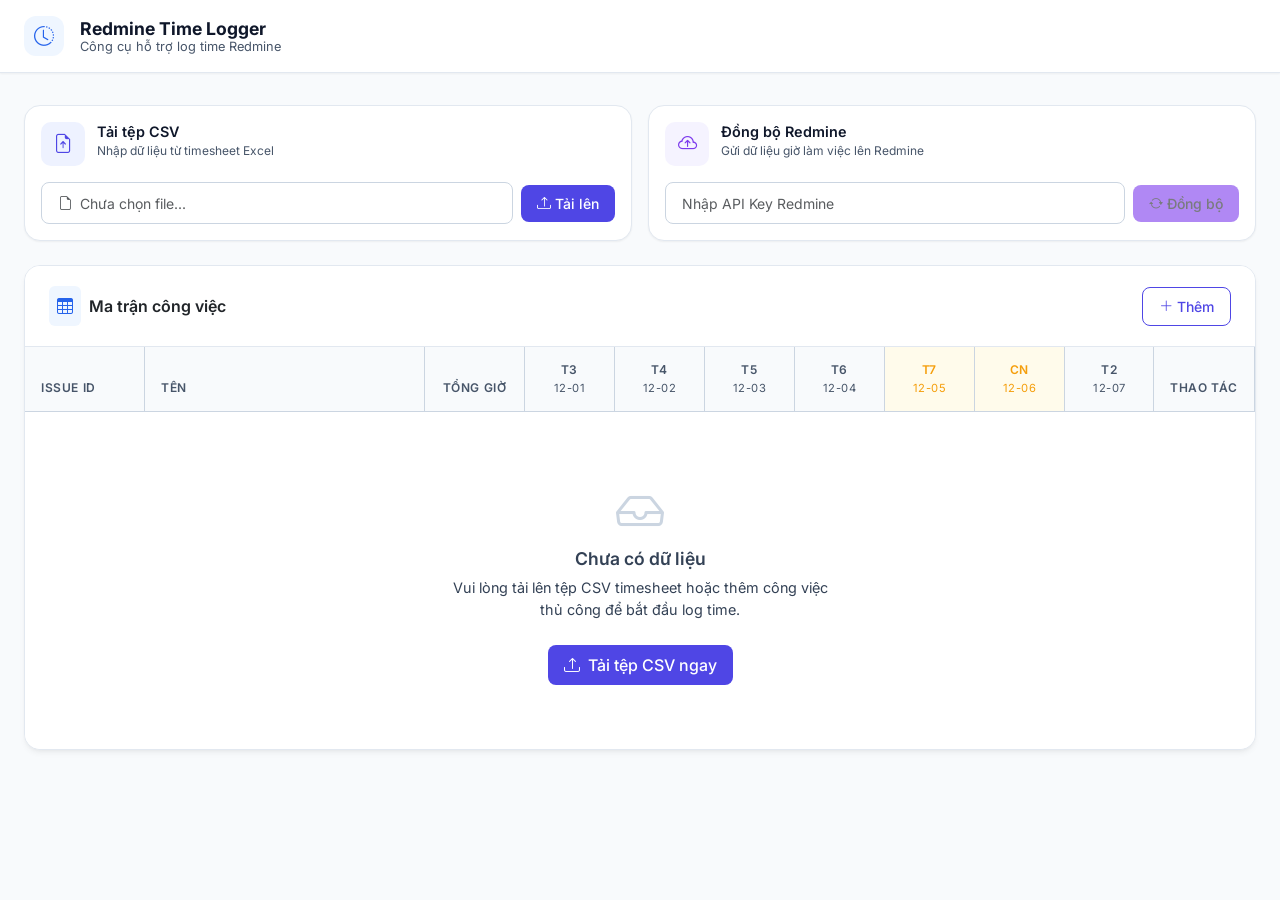
==== templates/index.html @ e130bf3d "chore(update-ui): enhance responsive layout and empty state styling - Bind Flask application to 0.0." ====
<!DOCTYPE html>
<html lang="vi">
<head>
    <meta charset="UTF-8">
    <meta name="viewport" content="width=device-width, initial-scale=1.0">
    <title>Redmine Time Logger</title>
    <!-- Google Fonts: Inter -->
    <link rel="preconnect" href="https://fonts.googleapis.com">
    <link rel="preconnect" href="https://fonts.gstatic.com" crossorigin>
    <link href="https://fonts.googleapis.com/css2?family=Inter:wght@400;500;600;700&display=swap" rel="stylesheet">
    <link href="https://cdn.jsdelivr.net/npm/bootstrap@5.3.0/dist/css/bootstrap.min.css" rel="stylesheet">
    <link href="https://cdn.jsdelivr.net/npm/bootstrap-icons@1.11.0/font/bootstrap-icons.css" rel="stylesheet">
    <link href="/static/css/style.css" rel="stylesheet">
</head>
<body>
    <!-- Navbar -->
    <nav class="app-navbar">
        <div class="container-fluid px-4">
            <div class="d-flex align-items-center justify-content-between">
                <div class="d-flex align-items-center gap-3">
                    <div class="navbar-logo">
                        <i class="bi bi-clock-history"></i>
                    </div>
                    <div>
                        <div class="navbar-title">Redmine Time Logger</div>
                        <div class="navbar-subtitle">Công cụ hỗ trợ log time Redmine</div>
                    </div>
                </div>
            </div>
        </div>
    </nav>

    <div class="main-content">

        <!-- Controls Row -->
        <div class="row g-3 mb-4">
            <div class="col-md-6">
                <div class="card control-card h-100">
                    <div class="card-body">
                        <div class="control-card-header mb-3">
                            <div class="control-card-icon bg-indigo-soft">
                                <i class="bi bi-file-earmark-arrow-up text-indigo"></i>
                            </div>
                            <div>
                                <h6 class="control-card-title">Tải tệp CSV</h6>
                                <p class="control-card-desc">Nhập dữ liệu từ timesheet Excel</p>
                            </div>
                        </div>
                        <div class="d-flex align-items-center gap-2">
                            <input type="file" id="csv-file" accept=".csv" class="d-none">
                            <div class="form-control form-control-sm flex-grow-1 text-truncate" id="csv-file-name" style="cursor:pointer; color: var(--bs-secondary-color);">
                                <i class="bi bi-file-earmark me-1"></i>
                                <span id="csv-file-name-text">Chưa chọn file...</span>
                            </div>
                            <button type="button" class="btn btn-indigo btn-sm text-nowrap" id="btn-upload">
                                <i class="bi bi-upload me-1"></i>Tải lên
                            </button>
                        </div>
                    </div>
                </div>
            </div>
            <div class="col-md-6">
                <div class="card control-card h-100">
                    <div class="card-body">
                        <div class="control-card-header mb-3">
                            <div class="control-card-icon bg-purple-soft">
                                <i class="bi bi-cloud-arrow-up text-purple"></i>
                            </div>
                            <div>
                                <h6 class="control-card-title">Đồng bộ Redmine</h6>
                                <p class="control-card-desc">Gửi dữ liệu giờ làm việc lên Redmine</p>
                            </div>
                        </div>
                        <form id="sync-form" class="d-flex align-items-center gap-2">
                            <input class="form-control form-control-sm flex-grow-1" type="password" id="api-key" placeholder="Nhập API Key Redmine" required>
                            <button type="submit" class="btn btn-purple btn-sm text-nowrap" id="btn-sync" disabled>
                                <i class="bi bi-arrow-repeat me-1"></i>Đồng bộ
                            </button>
                        </form>
                    </div>
                </div>
            </div>
        </div>

        <!-- Summary Stats -->
        <div id="summary-bar" class="row g-4 mb-4" style="display: none;">
            <div class="col-6 col-md-3">
                <div class="stat-card">
                    <div class="stat-icon bg-primary-soft text-primary">
                        <i class="bi bi-person-fill"></i>
                    </div>
                    <div class="stat-info">
                        <div class="stat-label">Tên nhân viên</div>
                        <div class="stat-value" id="summary-name">-</div>
                    </div>
                </div>
            </div>
            <div class="col-6 col-md-3">
                <div class="stat-card">
                    <div class="stat-icon bg-secondary-soft text-secondary">
                        <i class="bi bi-briefcase-fill"></i>
                    </div>
                    <div class="stat-info">
                        <div class="stat-label">Vai trò</div>
                        <div class="stat-value" id="summary-role">-</div>
                    </div>
                </div>
            </div>
            <div class="col-6 col-md-3">
                <div class="stat-card">
                    <div class="stat-icon bg-warning text-white" style="--bs-bg-opacity: .1; color: var(--warning) !important;">
                        <i class="bi bi-list-check"></i>
                    </div>
                    <div class="stat-info">
                        <div class="stat-label">Tổng số tasks</div>
                        <div class="stat-value" id="summary-tasks">0</div>
                    </div>
                </div>
            </div>
            <div class="col-6 col-md-3">
                <div class="stat-card">
                    <div class="stat-icon bg-success-soft text-success">
                        <i class="bi bi-clock-fill"></i>
                    </div>
                    <div class="stat-info">
                        <div class="stat-label">Tổng số giờ</div>
                        <div class="stat-value text-success" id="summary-hours">0.0</div>
                    </div>
                </div>
            </div>
        </div>

        <!-- Matrix Table -->
        <div class="row">
            <div class="col-12">
                <div class="card table-card">
                    <div class="card-header table-card-header d-flex justify-content-between align-items-center">
                        <div class="d-flex align-items-center gap-2">
                            <div class="bg-primary-soft text-primary p-2 rounded">
                                <i class="bi bi-table"></i>
                            </div>
                            <span class="fw-semibold text-gray-800">Ma trận công việc</span>
                        </div>
                        <button type="button" class="btn btn-outline-indigo btn-sm" id="btn-add-task">
                            <i class="bi bi-plus-lg me-1"></i>Thêm
                        </button>
                    </div>
                    <div class="card-body p-0">
                        <div id="table-container">
                            <table class="table mb-0" id="matrix-table">
                                <thead>
                                    <tr id="table-header">
                                        <th class="sticky-col first-col">Issue ID</th>
                                        <th class="sticky-col second-col">Tên</th>
                                        <th class="sticky-col third-col text-center">Tổng giờ</th>
                                        <th class="action-col text-center">Thao tác</th>
                                    </tr>
                                </thead>
                                <tbody id="table-body">
                                    <tr>
                                        <td colspan="4" class="empty-state-td">
                                            <div class="empty-state">
                                                <i class="bi bi-inbox empty-state-icon"></i>
                                                <h5 class="empty-state-title">Chưa có dữ liệu</h5>
                                                <p class="empty-state-desc">Vui lòng tải lên tệp CSV timesheet hoặc thêm công việc thủ công để bắt đầu log time.</p>
                                                <button class="btn btn-indigo" onclick="document.getElementById('csv-file').click()">
                                                    <i class="bi bi-upload me-2"></i>Tải tệp CSV ngay
                                                </button>
                                            </div>
                                        </td>
                                    </tr>
                                </tbody>
                            </table>
                        </div>
                    </div>
                </div>
            </div>
        </div>

    </div>

    <!-- Add Task Modal -->
    <div class="modal fade" id="addTaskModal" tabindex="-1" aria-labelledby="addTaskModalLabel" aria-hidden="true">
        <div class="modal-dialog modal-dialog-centered">
            <div class="modal-content">
                <div class="modal-header">
                    <h6 class="modal-title fw-semibold" id="addTaskModalLabel">
                        <i class="bi bi-plus-circle me-2 text-indigo"></i>Thêm công việc mới
                    </h6>
                    <button type="button" class="btn-close" data-bs-dismiss="modal" aria-label="Đóng"></button>
                </div>
                <div class="modal-body">
                    <div class="mb-3">
                        <label class="form-label fw-semibold" style="font-size:0.85rem;">Issue ID</label>
                        <input type="text" class="form-control form-control-sm" id="add-task-id" placeholder="Nhập Issue ID">
                    </div>
                    <div class="mb-1">
                        <label class="form-label fw-semibold" style="font-size:0.85rem;">Tên</label>
                        <input type="text" class="form-control form-control-sm" id="add-task-name" placeholder="Nhập tên">
                    </div>
                </div>
                <div class="modal-footer">
                    <button type="button" class="btn btn-sm btn-secondary" data-bs-dismiss="modal">Hủy</button>
                    <button type="button" class="btn btn-sm btn-indigo" id="btn-confirm-add-task">
                        <i class="bi bi-plus-lg me-1"></i>Thêm
                    </button>
                </div>
            </div>
        </div>
    </div>

    <!-- Edit Task Modal -->
    <div class="modal fade" id="editTaskModal" tabindex="-1" aria-labelledby="editTaskModalLabel" aria-hidden="true">
        <div class="modal-dialog modal-dialog-centered">
            <div class="modal-content">
                <div class="modal-header">
                    <h6 class="modal-title fw-semibold" id="editTaskModalLabel">
                        <i class="bi bi-pencil-square me-2 text-indigo"></i>Chỉnh sửa công việc
                    </h6>
                    <button type="button" class="btn-close" data-bs-dismiss="modal" aria-label="Đóng"></button>
                </div>
                <div class="modal-body">
                    <div class="mb-3">
                        <label class="form-label fw-semibold" style="font-size:0.85rem;">Issue ID</label>
                        <input type="text" class="form-control form-control-sm" id="edit-task-id" placeholder="Nhập Issue ID">
                    </div>
                    <div class="mb-1">
                        <label class="form-label fw-semibold" style="font-size:0.85rem;">Tên</label>
                        <input type="text" class="form-control form-control-sm" id="edit-task-name" placeholder="Nhập tên">
                    </div>
                </div>
                <div class="modal-footer">
                    <button type="button" class="btn btn-sm btn-secondary" data-bs-dismiss="modal">Hủy</button>
                    <button type="button" class="btn btn-sm btn-indigo" id="btn-save-edit">
                        <i class="bi bi-check-lg me-1"></i>Lưu
                    </button>
                </div>
            </div>
        </div>
    </div>

    <!-- Delete Confirm Modal -->
    <div class="modal fade" id="deleteConfirmModal" tabindex="-1" aria-labelledby="deleteConfirmModalLabel" aria-hidden="true">
        <div class="modal-dialog modal-dialog-centered modal-sm">
            <div class="modal-content">
                <div class="modal-header border-0 pb-0">
                    <h6 class="modal-title fw-semibold" id="deleteConfirmModalLabel">
                        <i class="bi bi-trash3 me-2 text-danger"></i>Xác nhận xóa
                    </h6>
                    <button type="button" class="btn-close" data-bs-dismiss="modal" aria-label="Đóng"></button>
                </div>
                <div class="modal-body pt-2">
                    <p class="mb-1" style="font-size:0.875rem;">Bạn có chắc muốn xóa công việc:</p>
                    <p class="fw-semibold mb-0" id="delete-task-label" style="font-size:0.875rem; color: var(--gray-800);"></p>
                </div>
                <div class="modal-footer border-0 pt-0">
                    <button type="button" class="btn btn-sm btn-secondary" data-bs-dismiss="modal">Hủy</button>
                    <button type="button" class="btn btn-sm btn-danger" id="btn-confirm-delete">
                        <i class="bi bi-trash3 me-1"></i>Xóa
                    </button>
                </div>
            </div>
        </div>
    </div>

    <!-- Toast -->
    <div class="toast-container position-fixed bottom-0 end-0 p-4">
        <div id="liveToast" class="toast" role="alert" aria-live="assertive" aria-atomic="true">
            <div class="toast-header border-0 pb-0">
                <i class="bi bi-bell-fill me-2 text-primary"></i>
                <strong class="me-auto" id="toast-title">Thông báo</strong>
                <button type="button" class="btn-close" data-bs-dismiss="toast" aria-label="Đóng"></button>
            </div>
            <div class="toast-body pt-2 pb-3 fw-medium" id="toast-message"></div>
        </div>
    </div>

    <script src="https://cdn.jsdelivr.net/npm/bootstrap@5.3.0/dist/js/bootstrap.bundle.min.js"></script>
    <script src="/static/js/app.js"></script>
</body>
</html>
---- static/css/style.css ----
/* ============================================================
   Color Variables & Theme
   ============================================================ */
:root {
    --primary: #2563eb;
    --primary-hover: #1d4ed8;
    --primary-soft: #eff6ff;
    --secondary: #475569;
    --secondary-soft: #f1f5f9;
    --accent: #0ea5e9;
    --success: #10b981;
    --success-soft: #ecfdf5;
    --warning: #f59e0b;
    --danger: #ef4444;
    --danger-soft: #fef2f2;
    --indigo: #4f46e5;
    --indigo-hover: #4338ca;
    --indigo-soft: #eef2ff;
    --purple: #7c3aed;
    --purple-hover: #6d28d9;
    --purple-soft: #f5f3ff;
    --gray-50: #f8fafc;
    --gray-100: #f1f5f9;
    --gray-200: #e2e8f0;
    --gray-300: #cbd5e1;
    --gray-600: #475569;
    --gray-700: #334155;
    --gray-800: #0f172a;
    --shadow-sm: 0 1px 2px 0 rgb(0 0 0 / 0.05);
    --shadow-md: 0 4px 6px -1px rgb(0 0 0 / 0.05), 0 2px 4px -2px rgb(0 0 0 / 0.05);
    --shadow-lg: 0 10px 15px -3px rgb(0 0 0 / 0.05), 0 4px 6px -4px rgb(0 0 0 / 0.05);
    --radius-md: 12px;
    --radius-lg: 16px;
}

/* ============================================================
   Global
   ============================================================ */
body {
    background-color: var(--gray-50);
    font-family: 'Inter', 'Segoe UI', system-ui, -apple-system, sans-serif;
    color: var(--gray-800);
    min-height: 100vh;
}

/* ============================================================
   Navbar
   ============================================================ */
.app-navbar {
    background: white;
    padding: 1rem 0;
    border-bottom: 1px solid var(--gray-200);
    box-shadow: var(--shadow-sm);
    position: sticky;
    top: 0;
    z-index: 1000;
}

.navbar-logo {
    width: 40px;
    height: 40px;
    background: var(--primary-soft);
    border-radius: var(--radius-md);
    display: flex;
    align-items: center;
    justify-content: center;
    font-size: 1.25rem;
    color: var(--primary);
    flex-shrink: 0;
}

.navbar-title {
    font-size: 1.1rem;
    font-weight: 700;
    color: var(--gray-800);
    line-height: 1.2;
}

.navbar-subtitle {
    font-size: 0.8rem;
    color: var(--gray-600);
    line-height: 1.2;
}

/* ============================================================
   Main Layout
   ============================================================ */
.main-content {
    padding: 2rem 1.5rem;
    max-width: 1600px;
    margin: 0 auto;
}

/* ============================================================
   Cards (base override)
   ============================================================ */
.card {
    border: 1px solid var(--gray-200);
    border-radius: var(--radius-lg);
    box-shadow: var(--shadow-sm);
    background: white;
    transition: box-shadow 0.2s ease, transform 0.2s ease;
}

/* ============================================================
   Control Cards (Upload & Sync)
   ============================================================ */
.control-card {
    transition: box-shadow 0.2s ease, transform 0.2s ease;
}

.control-card:hover {
    box-shadow: var(--shadow-md);
    transform: translateY(-2px);
}

.control-card-header {
    display: flex;
    align-items: flex-start;
    gap: 0.75rem;
}

.control-card-icon {
    width: 44px;
    height: 44px;
    border-radius: 10px;
    display: flex;
    align-items: center;
    justify-content: center;
    font-size: 1.2rem;
    flex-shrink: 0;
}

.control-card-title {
    font-size: 0.9rem;
    font-weight: 600;
    color: var(--gray-800);
    margin: 0;
    line-height: 1.4;
}

.control-card-desc {
    font-size: 0.75rem;
    color: var(--gray-600);
    margin: 0;
}

/* ============================================================
   Stat Cards (Summary Bar)
   ============================================================ */
.stat-card {
    background: white;
    border-radius: var(--radius-md);
    padding: 1.25rem;
    display: flex;
    align-items: center;
    gap: 1rem;
    box-shadow: var(--shadow-sm);
    border: 1px solid var(--gray-200);
    height: 100%;
    transition: box-shadow 0.2s ease, transform 0.2s ease;
}

.stat-card:hover {
    box-shadow: var(--shadow-md);
    transform: translateY(-2px);
}

.stat-icon {
    width: 46px;
    height: 46px;
    border-radius: var(--radius-md);
    display: flex;
    align-items: center;
    justify-content: center;
    font-size: 1.25rem;
    flex-shrink: 0;
}

.stat-label {
    font-size: 0.75rem;
    color: var(--gray-600);
    text-transform: uppercase;
    letter-spacing: 0.05em;
    font-weight: 600;
    margin-bottom: 0.25rem;
}

.stat-value {
    font-size: 1.1rem;
    font-weight: 700;
    color: var(--gray-800);
    white-space: nowrap;
    overflow: hidden;
    text-overflow: ellipsis;
}

/* ============================================================
   Color Utilities
   ============================================================ */
.bg-primary-soft { background-color: var(--primary-soft) !important; }
.bg-secondary-soft { background-color: var(--secondary-soft) !important; }
.bg-success-soft  { background-color: var(--success-soft) !important; }
.bg-danger-soft  { background-color: var(--danger-soft) !important; }
.bg-indigo-soft { background-color: var(--indigo-soft) !important; }
.bg-purple-soft { background-color: var(--purple-soft) !important; }

.text-primary { color: var(--primary) !important; }
.text-secondary { color: var(--secondary) !important; }
.text-success  { color: var(--success) !important; }
.text-danger  { color: var(--danger) !important; }
.text-indigo { color: var(--indigo) !important; }
.text-purple { color: var(--purple) !important; }

/* ============================================================
   Buttons
   ============================================================ */
.btn {
    font-weight: 500;
    border-radius: 8px;
    padding: 0.5rem 1rem;
    transition: all 0.2s ease;
}

.btn-indigo {
    background-color: var(--indigo);
    color: white;
    border: none;
}

.btn-indigo:hover:not(:disabled) {
    background-color: var(--indigo-hover);
    color: white;
    box-shadow: 0 4px 12px rgba(79, 70, 229, 0.2);
    transform: translateY(-1px);
}

.btn-indigo:disabled {
    background-color: var(--indigo);
    opacity: 0.6;
}

.btn-purple {
    background-color: var(--purple);
    color: white;
    border: none;
}

.btn-purple:hover:not(:disabled) {
    background-color: var(--purple-hover);
    color: white;
    box-shadow: 0 4px 12px rgba(124, 58, 237, 0.2);
    transform: translateY(-1px);
}

.btn-purple:disabled {
    background-color: var(--purple);
    opacity: 0.6;
}

.btn-outline-indigo {
    color: var(--indigo);
    border: 1.5px solid var(--indigo);
    background: transparent;
}

.btn-outline-indigo:hover {
    background-color: var(--indigo-soft);
    color: var(--indigo);
}

.btn-primary {
    background-color: var(--primary);
    color: white;
    border: none;
}

.btn-primary:hover:not(:disabled) {
    background-color: var(--primary-hover);
    color: white;
    box-shadow: 0 4px 12px rgba(37, 99, 235, 0.2);
    transform: translateY(-1px);
}

.btn-primary:disabled {
    background-color: var(--primary);
    opacity: 0.6;
}

.btn-outline-primary {
    color: var(--primary);
    border: 1px solid var(--primary);
    background: transparent;
}

.btn-outline-primary:hover {
    background-color: var(--primary-soft);
    color: var(--primary);
}

/* ============================================================
   Table Card
   ============================================================ */
.table-card {
    box-shadow: var(--shadow-md);
    overflow: hidden;
    border: 1px solid var(--gray-200);
}

.table-card-header {
    background: white;
    border-bottom: 1px solid var(--gray-200);
    padding: 1.25rem 1.5rem;
    border-radius: var(--radius-lg) var(--radius-lg) 0 0;
}

/* ============================================================
   Matrix Table
   ============================================================ */
#table-container {
    overflow-x: auto;
    overflow-y: auto;
    max-height: 65vh;
    position: relative;
}

#matrix-table {
    border-collapse: separate;
    border-spacing: 0;
    min-width: max-content;
    width: 100%;
}

#matrix-table thead th {
    position: sticky;
    top: 0;
    background-color: var(--gray-50);
    z-index: 2;
    border-bottom: 1px solid var(--gray-300) !important;
    border-right: 1px solid var(--gray-300) !important;
    border-top: none !important;
    white-space: nowrap;
    font-size: 0.75rem;
    font-weight: 600;
    text-transform: uppercase;
    letter-spacing: 0.05em;
    color: var(--gray-600);
    padding: 0.875rem 1rem;
}

#matrix-table tbody td {
    font-size: 0.875rem;
    vertical-align: middle;
    padding: 0.75rem 1rem;
    border-bottom: 1px solid var(--gray-300) !important;
    border-right: 1px solid var(--gray-300) !important;
    border-top: none !important;
    color: var(--gray-700);
}

#matrix-table tbody tr:last-child td {
    border-bottom: none !important;
}

#matrix-table tbody tr:hover td {
    background-color: var(--primary-soft);
}

/* Sticky columns */
.sticky-col {
    position: sticky;
    background-color: white;
    z-index: 1;
}

#matrix-table thead th.sticky-col {
    background-color: var(--gray-50);
    z-index: 3;
}

#matrix-table tbody tr:hover td.sticky-col {
    background-color: var(--primary-soft);
}

/* Column hover effect */
#matrix-table tbody td.col-hover,
#matrix-table thead th.col-hover {
    background-color: var(--primary-soft) !important;
}

#matrix-table tbody tr:hover td.col-hover {
    background-color: #dbeafe !important; /* Slightly darker primary-soft for intersection */
}

#matrix-table tbody td.weekend-col.col-hover,
#matrix-table thead th.weekend-col.col-hover {
    background-color: #fef3c7 !important;
}

#matrix-table tbody tr:hover td.weekend-col.col-hover {
    background-color: #fde68a !important; /* Slightly darker warning-soft for intersection */
}

.first-col {
    left: 0;
    min-width: 120px;
    max-width: 120px;
    border-right: 1px solid var(--gray-300) !important;
}

.second-col {
    left: 120px;
    min-width: 280px;
    max-width: 350px;
    white-space: normal;
    word-break: break-word;
    border-right: 1px solid var(--gray-300) !important;
}

.third-col {
    left: 400px;
    min-width: 100px;
    max-width: 100px;
    border-right: 1px solid var(--gray-300) !important;
    color: var(--primary);
    font-weight: 600;
    box-shadow: inset -4px 0 6px -4px rgba(0,0,0,0.05); /* Inner shadow for depth */
}

.min-w-100 {
    min-width: 90px;
}

/* Weekend column highlight */
.weekend-col {
    background-color: #fffbeb;
}

#matrix-table thead th.weekend-col {
    color: var(--warning);
    background-color: #fffbeb;
}

#matrix-table tbody tr:hover td.weekend-col {
    background-color: #fef3c7;
}

/* ============================================================
   Table Inputs
   ============================================================ */
#matrix-table input[type="number"] {
    width: 60px;
    margin: 0 auto;
    appearance: textfield;
    -moz-appearance: textfield;
    text-align: center;
    border-radius: 6px;
    font-size: 0.85rem;
    border: 1px solid transparent;
    background: transparent;
    transition: all 0.2s;
    padding: 0.25rem;
}

#matrix-table input[type="number"]:hover {
    border-color: var(--gray-300);
    background: white;
}

#matrix-table input[type="number"]:focus {
    border-color: var(--primary);
    background: white;
    box-shadow: 0 0 0 3px rgba(37, 99, 235, 0.1);
    outline: none;
}

/* Show border if has value */
#matrix-table input[type="number"]:not(:placeholder-shown) {
    font-weight: 600;
    color: var(--primary);
}

#matrix-table input[type="number"]::-webkit-outer-spin-button,
#matrix-table input[type="number"]::-webkit-inner-spin-button {
    -webkit-appearance: none;
    margin: 0;
}

/* ============================================================
   Table Links & Actions
   ============================================================ */
#matrix-table a {
    color: var(--primary);
    font-weight: 500;
    text-decoration: none;
    transition: color 0.2s;
}

#matrix-table a:hover {
    color: var(--primary-hover);
    text-decoration: underline;
}

.action-col {
    position: sticky;
    right: 0;
    background-color: white;
    z-index: 1;
    border-left: 1px solid var(--gray-300) !important;
    min-width: 100px;
    text-align: center;
    white-space: nowrap;
    box-shadow: inset 4px 0 6px -4px rgba(0,0,0,0.05);
}

#matrix-table thead th.action-col {
    background-color: var(--gray-50);
    z-index: 3;
}

#matrix-table tbody tr:hover td.action-col {
    background-color: var(--primary-soft);
}

.btn-icon {
    background: transparent;
    border: none;
    border-radius: 6px;
    width: 32px;
    height: 32px;
    display: inline-flex;
    align-items: center;
    justify-content: center;
    cursor: pointer;
    transition: all 0.2s;
    color: var(--gray-500);
}

.btn-edit:hover {
    background-color: var(--primary-soft);
    color: var(--primary);
}

.btn-delete:hover {
    background-color: var(--danger-soft);
    color: var(--danger);
}

/* ============================================================
   Empty State
   ============================================================ */
.empty-state-td {
    padding: 0 !important;
    text-align: left !important;
    border-bottom: none !important;
}

.empty-state {
    position: sticky;
    left: 50%;
    transform: translateX(-50%);
    width: max-content;
    max-width: 90vw;
    text-align: center;
    padding: 4rem 1rem;
    color: var(--gray-500);
    display: inline-block;
}

.empty-state-icon {
    font-size: 3rem;
    color: var(--gray-300);
    margin-bottom: 1rem;
}

.empty-state-title {
    font-size: 1.1rem;
    font-weight: 600;
    color: var(--gray-700);
    margin-bottom: 0.5rem;
}

.empty-state-desc {
    font-size: 0.9rem;
    max-width: 400px;
    margin: 0 auto 1.5rem auto;
}

/* ============================================================
   Form Inputs (global focus)
   ============================================================ */
.form-control {
    border-radius: 8px;
    border-color: var(--gray-300);
    padding: 0.6rem 1rem;
}

.form-control:focus {
    border-color: var(--primary);
    box-shadow: 0 0 0 3px rgba(37, 99, 235, 0.1);
}

/* ============================================================
   Modals
   ============================================================ */
.modal-content {
    border: none;
    border-radius: var(--radius-lg);
    box-shadow: var(--shadow-lg);
}

.modal-header {
    border-bottom: 1px solid var(--gray-100);
    padding: 1.25rem 1.5rem;
}

.modal-footer {
    border-top: 1px solid var(--gray-100);
    padding: 1rem 1.5rem;
}

/* ============================================================
   Toast
   ============================================================ */
#liveToast {
    border-radius: var(--radius-md);
    border: none;
    box-shadow: var(--shadow-lg);
}

/* ============================================================
   Scrollbar (Webkit)
   ============================================================ */
::-webkit-scrollbar {
    width: 8px;
    height: 8px;
}

::-webkit-scrollbar-track {
    background: transparent;
}

::-webkit-scrollbar-thumb {
    background: var(--gray-300);
    border-radius: 4px;
}

::-webkit-scrollbar-thumb:hover {
    background: var(--gray-400);
}

/* ============================================================
   Responsive (Mobile)
   ============================================================ */
@media (max-width: 992px) {
    .main-content {
        padding: 1rem 0.5rem;
    }

    /* Disable horizontal sticky columns on smaller screens */
    .first-col, .second-col, .third-col {
        left: auto !important;
    }
    .action-col {
        right: auto !important;
    }
    
    #matrix-table tbody td.sticky-col,
    #matrix-table tbody td.action-col {
        position: static !important;
        box-shadow: none !important;
    }
    
    #matrix-table thead th.sticky-col,
    #matrix-table thead th.action-col {
        z-index: 2 !important;
        box-shadow: none !important;
    }

    .second-col {
        min-width: 200px;
    }
}
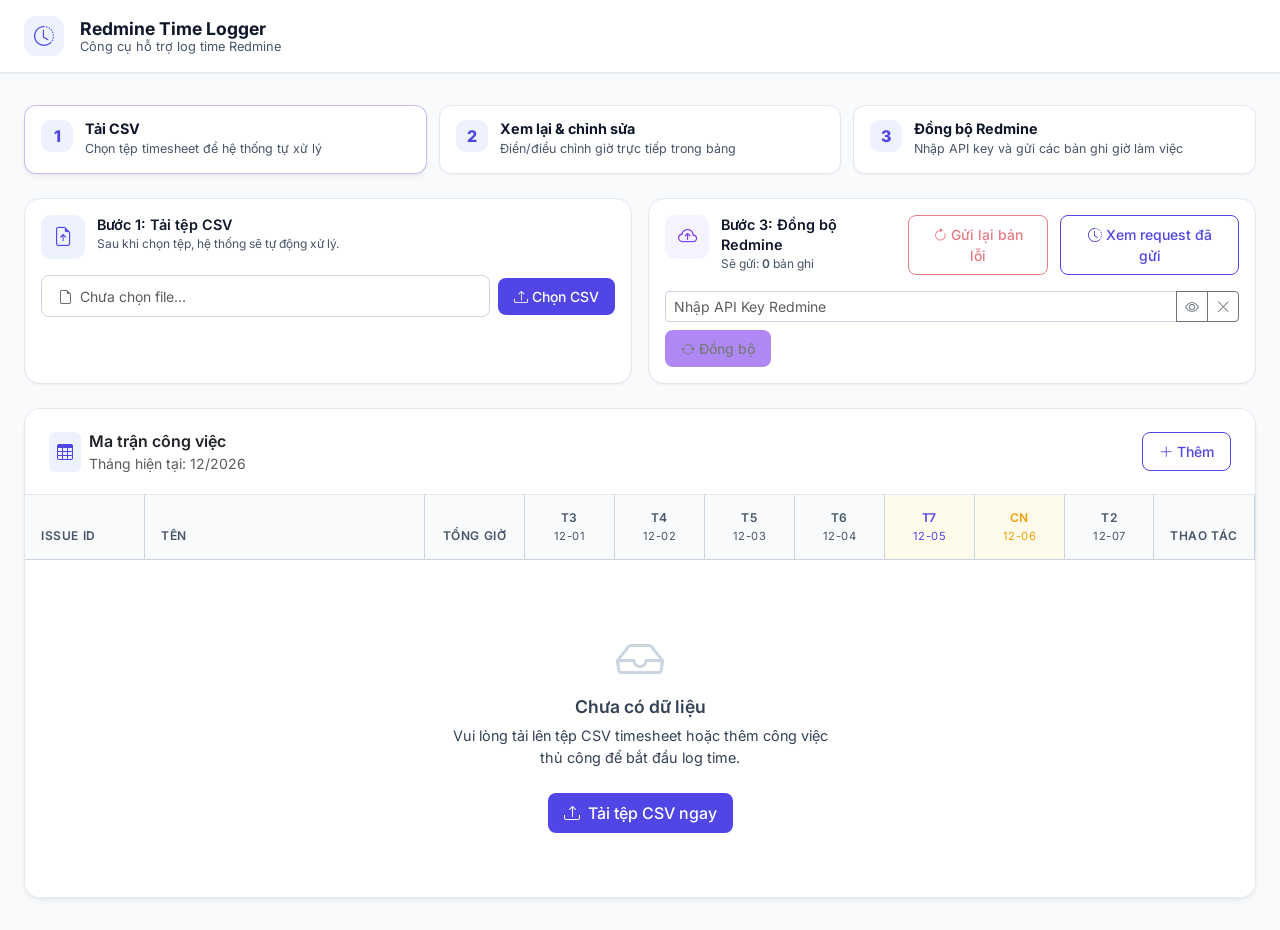
==== commit e32ad0d9: "feat(sync): stream Redmine sync with live per-entry progress - Replace /api/sync with /api/sync/stre" ====
--- a/templates/index.html
+++ b/templates/index.html
@@ -32,9 +32,34 @@
 
     <div class="main-content">
 
-        <!-- Controls Row -->
+        <!-- Workflow Steps -->
+        <div class="workflow-steps mb-4">
+            <div class="workflow-step" id="step-1">
+                <div class="workflow-step-badge">1</div>
+                <div class="workflow-step-body">
+                    <div class="workflow-step-title">Tải CSV</div>
+                    <div class="workflow-step-desc">Chọn tệp timesheet để hệ thống tự xử lý</div>
+                </div>
+            </div>
+            <div class="workflow-step" id="step-2">
+                <div class="workflow-step-badge">2</div>
+                <div class="workflow-step-body">
+                    <div class="workflow-step-title">Xem lại & chỉnh sửa</div>
+                    <div class="workflow-step-desc">Điền/điều chỉnh giờ trực tiếp trong bảng</div>
+                </div>
+            </div>
+            <div class="workflow-step" id="step-3">
+                <div class="workflow-step-badge">3</div>
+                <div class="workflow-step-body">
+                    <div class="workflow-step-title">Đồng bộ Redmine</div>
+                    <div class="workflow-step-desc">Nhập API key và gửi các bản ghi giờ làm việc</div>
+                </div>
+            </div>
+        </div>
+
+        <!-- Step Actions -->
         <div class="row g-3 mb-4">
-            <div class="col-md-6">
+            <div class="col-lg-6">
                 <div class="card control-card h-100">
                     <div class="card-body">
                         <div class="control-card-header mb-3">
@@ -42,37 +67,57 @@
                                 <i class="bi bi-file-earmark-arrow-up text-indigo"></i>
                             </div>
                             <div>
-                                <h6 class="control-card-title">Tải tệp CSV</h6>
-                                <p class="control-card-desc">Nhập dữ liệu từ timesheet Excel</p>
+                                <h6 class="control-card-title mb-0">Bước 1: Tải tệp CSV</h6>
+                                <p class="control-card-desc">Sau khi chọn tệp, hệ thống sẽ tự động xử lý.</p>
                             </div>
                         </div>
                         <div class="d-flex align-items-center gap-2">
+                            <label for="csv-file" class="visually-hidden">Chọn tệp CSV</label>
                             <input type="file" id="csv-file" accept=".csv" class="d-none">
                             <div class="form-control form-control-sm flex-grow-1 text-truncate" id="csv-file-name" style="cursor:pointer; color: var(--bs-secondary-color);">
                                 <i class="bi bi-file-earmark me-1"></i>
                                 <span id="csv-file-name-text">Chưa chọn file...</span>
                             </div>
                             <button type="button" class="btn btn-indigo btn-sm text-nowrap" id="btn-upload">
-                                <i class="bi bi-upload me-1"></i>Tải lên
+                                <i class="bi bi-upload me-1"></i>Chọn CSV
                             </button>
                         </div>
                     </div>
                 </div>
             </div>
-            <div class="col-md-6">
+            <div class="col-lg-6">
                 <div class="card control-card h-100">
                     <div class="card-body">
                         <div class="control-card-header mb-3">
                             <div class="control-card-icon bg-purple-soft">
                                 <i class="bi bi-cloud-arrow-up text-purple"></i>
                             </div>
-                            <div>
-                                <h6 class="control-card-title">Đồng bộ Redmine</h6>
-                                <p class="control-card-desc">Gửi dữ liệu giờ làm việc lên Redmine</p>
-                            </div>
-                        </div>
-                        <form id="sync-form" class="d-flex align-items-center gap-2">
-                            <input class="form-control form-control-sm flex-grow-1" type="password" id="api-key" placeholder="Nhập API Key Redmine" required>
+                            <div class="flex-grow-1">
+                                <h6 class="control-card-title mb-0">Bước 3: Đồng bộ Redmine</h6>
+                                <p class="control-card-desc mb-0">
+                                    Sẽ gửi: <span id="sync-entries-count" class="fw-semibold">0</span> bản ghi
+                                    <span id="sync-compact-badge" class="ms-2" hidden></span>
+                                </p>
+                            </div>
+                            <button type="button" class="btn btn-outline-danger btn-sm" id="btn-retry-failed" disabled>
+                                <i class="bi bi-arrow-clockwise me-1"></i>Gửi lại bản lỗi
+                            </button>
+                            <button type="button" class="btn btn-outline-primary btn-sm" id="btn-open-request-history">
+                                <i class="bi bi-clock-history me-1"></i>Xem request đã gửi
+                            </button>
+                        </div>
+
+                        <form id="sync-form" class="d-flex flex-wrap align-items-center gap-2">
+                            <label for="api-key" class="visually-hidden">API Key Redmine</label>
+                            <div class="input-group input-group-sm flex-grow-1" style="min-width: 260px;">
+                                <input class="form-control" type="password" id="api-key" placeholder="Nhập API Key Redmine" autocomplete="off" autocapitalize="off" spellcheck="false" required>
+                                <button class="btn btn-outline-secondary" type="button" id="btn-toggle-api-key" aria-label="Hiện hoặc ẩn API key">
+                                    <i class="bi bi-eye"></i>
+                                </button>
+                                <button class="btn btn-outline-secondary" type="button" id="btn-clear-api-key" aria-label="Xóa API key">
+                                    <i class="bi bi-x-lg"></i>
+                                </button>
+                            </div>
                             <button type="submit" class="btn btn-purple btn-sm text-nowrap" id="btn-sync" disabled>
                                 <i class="bi bi-arrow-repeat me-1"></i>Đồng bộ
                             </button>
@@ -83,7 +128,7 @@
         </div>
 
         <!-- Summary Stats -->
-        <div id="summary-bar" class="row g-4 mb-4" style="display: none;">
+        <div id="summary-bar" class="row g-4 mb-4 summary-bar" style="display: none;">
             <div class="col-6 col-md-3">
                 <div class="stat-card">
                     <div class="stat-icon bg-primary-soft text-primary">
@@ -108,23 +153,23 @@
             </div>
             <div class="col-6 col-md-3">
                 <div class="stat-card">
-                    <div class="stat-icon bg-warning text-white" style="--bs-bg-opacity: .1; color: var(--warning) !important;">
-                        <i class="bi bi-list-check"></i>
-                    </div>
-                    <div class="stat-info">
-                        <div class="stat-label">Tổng số tasks</div>
-                        <div class="stat-value" id="summary-tasks">0</div>
-                    </div>
-                </div>
-            </div>
-            <div class="col-6 col-md-3">
-                <div class="stat-card">
                     <div class="stat-icon bg-success-soft text-success">
                         <i class="bi bi-clock-fill"></i>
                     </div>
                     <div class="stat-info">
                         <div class="stat-label">Tổng số giờ</div>
                         <div class="stat-value text-success" id="summary-hours">0.0</div>
+                    </div>
+                </div>
+            </div>
+            <div class="col-6 col-md-3">
+                <div class="stat-card">
+                    <div class="stat-icon bg-danger-soft text-danger">
+                        <i class="bi bi-exclamation-circle"></i>
+                    </div>
+                    <div class="stat-info">
+                        <div class="stat-label">Task thiếu issue id</div>
+                        <div class="stat-value text-danger" id="summary-missing-issue">0</div>
                     </div>
                 </div>
             </div>
@@ -139,7 +184,10 @@
                             <div class="bg-primary-soft text-primary p-2 rounded">
                                 <i class="bi bi-table"></i>
                             </div>
-                            <span class="fw-semibold text-gray-800">Ma trận công việc</span>
+                            <div class="d-flex flex-column">
+                                <span class="fw-semibold text-gray-800">Ma trận công việc</span>
+                                <small class="text-muted">Tháng hiện tại: <span id="current-month-label">--/----</span></small>
+                            </div>
                         </div>
                         <button type="button" class="btn btn-outline-indigo btn-sm" id="btn-add-task">
                             <i class="bi bi-plus-lg me-1"></i>Thêm
@@ -191,11 +239,11 @@
                 </div>
                 <div class="modal-body">
                     <div class="mb-3">
-                        <label class="form-label fw-semibold" style="font-size:0.85rem;">Issue ID</label>
+                        <label class="form-label fw-semibold" for="add-task-id" style="font-size:0.85rem;">Issue ID</label>
                         <input type="text" class="form-control form-control-sm" id="add-task-id" placeholder="Nhập Issue ID">
                     </div>
                     <div class="mb-1">
-                        <label class="form-label fw-semibold" style="font-size:0.85rem;">Tên</label>
+                        <label class="form-label fw-semibold" for="add-task-name" style="font-size:0.85rem;">Tên</label>
                         <input type="text" class="form-control form-control-sm" id="add-task-name" placeholder="Nhập tên">
                     </div>
                 </div>
@@ -221,11 +269,11 @@
                 </div>
                 <div class="modal-body">
                     <div class="mb-3">
-                        <label class="form-label fw-semibold" style="font-size:0.85rem;">Issue ID</label>
+                        <label class="form-label fw-semibold" for="edit-task-id" style="font-size:0.85rem;">Issue ID</label>
                         <input type="text" class="form-control form-control-sm" id="edit-task-id" placeholder="Nhập Issue ID">
                     </div>
                     <div class="mb-1">
-                        <label class="form-label fw-semibold" style="font-size:0.85rem;">Tên</label>
+                        <label class="form-label fw-semibold" for="edit-task-name" style="font-size:0.85rem;">Tên</label>
                         <input type="text" class="form-control form-control-sm" id="edit-task-name" placeholder="Nhập tên">
                     </div>
                 </div>
@@ -239,28 +287,9 @@
         </div>
     </div>
 
-    <!-- Delete Confirm Modal -->
-    <div class="modal fade" id="deleteConfirmModal" tabindex="-1" aria-labelledby="deleteConfirmModalLabel" aria-hidden="true">
-        <div class="modal-dialog modal-dialog-centered modal-sm">
-            <div class="modal-content">
-                <div class="modal-header border-0 pb-0">
-                    <h6 class="modal-title fw-semibold" id="deleteConfirmModalLabel">
-                        <i class="bi bi-trash3 me-2 text-danger"></i>Xác nhận xóa
-                    </h6>
-                    <button type="button" class="btn-close" data-bs-dismiss="modal" aria-label="Đóng"></button>
-                </div>
-                <div class="modal-body pt-2">
-                    <p class="mb-1" style="font-size:0.875rem;">Bạn có chắc muốn xóa công việc:</p>
-                    <p class="fw-semibold mb-0" id="delete-task-label" style="font-size:0.875rem; color: var(--gray-800);"></p>
-                </div>
-                <div class="modal-footer border-0 pt-0">
-                    <button type="button" class="btn btn-sm btn-secondary" data-bs-dismiss="modal">Hủy</button>
-                    <button type="button" class="btn btn-sm btn-danger" id="btn-confirm-delete">
-                        <i class="bi bi-trash3 me-1"></i>Xóa
-                    </button>
-                </div>
-            </div>
-        </div>
+    <div id="undo-delete-banner" class="undo-delete-banner" role="status" aria-live="polite" hidden>
+        <span id="undo-delete-text">Đã xóa công việc.</span>
+        <button type="button" class="btn btn-sm btn-light" id="btn-undo-delete">Hoàn tác</button>
     </div>
 
     <!-- Toast -->
@@ -275,6 +304,82 @@
         </div>
     </div>
 
+    <div id="sync-overlay" class="sync-overlay" aria-hidden="true">
+        <div class="sync-overlay-content" role="dialog" aria-modal="true" aria-labelledby="sync-overlay-text">
+            <div class="sync-overlay-main">
+                <div id="sync-overlay-spinner" class="spinner-border text-primary" role="status" aria-hidden="true"></div>
+                <div id="sync-overlay-text" class="sync-overlay-text">Đang đồng bộ dữ liệu...</div>
+            </div>
+            <div id="sync-overlay-results" class="sync-overlay-results" hidden>
+                <div class="sync-overlay-results-title">Kết quả đồng bộ Redmine</div>
+                <div class="sync-overlay-results-table-wrap">
+                    <table class="table table-sm mb-0 align-middle sync-overlay-results-table">
+                        <thead>
+                            <tr>
+                                <th>Issue</th>
+                                <th>Ngày</th>
+                                <th class="text-end">Giờ</th>
+                                <th>Trạng thái</th>
+                                <th>Chi tiết</th>
+                            </tr>
+                        </thead>
+                        <tbody id="sync-overlay-results-tbody"></tbody>
+                    </table>
+                </div>
+            </div>
+            <div class="sync-overlay-actions" id="sync-overlay-actions" hidden>
+                <button type="button" class="btn btn-sm btn-outline-danger" id="btn-sync-overlay-retry-failed" disabled>
+                    <i class="bi bi-arrow-clockwise me-1"></i>Đồng bộ lại bản lỗi
+                </button>
+                <button type="button" class="btn btn-sm btn-primary sync-overlay-close-btn" id="btn-sync-overlay-close">
+                    Đóng
+                </button>
+            </div>
+        </div>
+    </div>
+
+    <div id="request-history-overlay" class="sync-overlay" aria-hidden="true">
+        <div class="sync-overlay-content request-history-overlay-content" role="dialog" aria-modal="true" aria-labelledby="request-history-overlay-title">
+            <div class="d-flex justify-content-between align-items-center">
+                <div>
+                    <div id="request-history-overlay-title" class="sync-overlay-text">Lịch sử request đã gửi</div>
+                    <div class="small text-muted">Chỉ hiển thị trong session hiện tại</div>
+                </div>
+                <span class="badge text-bg-light" id="request-history-count">0</span>
+            </div>
+            <div class="sync-overlay-results">
+                <div class="sync-overlay-results-title">Danh sách request</div>
+                <div class="sync-overlay-results-table-wrap">
+                    <table class="table table-sm mb-0 align-middle request-history-table">
+                        <thead>
+                            <tr>
+                                <th>Thời gian</th>
+                                <th>Issue</th>
+                                <th>Ngày</th>
+                                <th class="text-end">Giờ</th>
+                                <th>Trạng thái</th>
+                                <th>Chi tiết</th>
+                            </tr>
+                        </thead>
+                        <tbody id="request-history-body">
+                            <tr id="request-history-empty-row">
+                                <td colspan="6" class="text-center text-muted py-4">Chưa có request nào được gửi.</td>
+                            </tr>
+                        </tbody>
+                    </table>
+                </div>
+            </div>
+            <div class="sync-overlay-actions">
+                <button type="button" class="btn btn-sm btn-outline-danger" id="btn-request-history-retry-failed" disabled>
+                    <i class="bi bi-arrow-clockwise me-1"></i>Đồng bộ lại bản lỗi
+                </button>
+                <button type="button" class="btn btn-sm btn-primary sync-overlay-close-btn" id="btn-request-history-close">
+                    Đóng
+                </button>
+            </div>
+        </div>
+    </div>
+
     <script src="https://cdn.jsdelivr.net/npm/bootstrap@5.3.0/dist/js/bootstrap.bundle.min.js"></script>
     <script src="/static/js/app.js"></script>
 </body>
--- a/static/css/style.css
+++ b/static/css/style.css
@@ -2,9 +2,9 @@
    Color Variables & Theme
    ============================================================ */
 :root {
-    --primary: #2563eb;
-    --primary-hover: #1d4ed8;
-    --primary-soft: #eff6ff;
+    --primary: #4f46e5;
+    --primary-hover: #4338ca;
+    --primary-soft: #eef2ff;
     --secondary: #475569;
     --secondary-soft: #f1f5f9;
     --accent: #0ea5e9;
@@ -92,6 +92,68 @@
 }
 
 /* ============================================================
+   Workflow Steps
+   ============================================================ */
+.workflow-steps {
+    display: grid;
+    grid-template-columns: repeat(3, minmax(0, 1fr));
+    gap: 0.75rem;
+}
+
+.workflow-step {
+    display: flex;
+    align-items: flex-start;
+    gap: 0.75rem;
+    padding: 0.9rem 1rem;
+    border: 1px solid var(--gray-200);
+    border-radius: var(--radius-md);
+    background: white;
+    box-shadow: var(--shadow-sm);
+}
+
+.workflow-step-badge {
+    width: 32px;
+    height: 32px;
+    border-radius: 10px;
+    display: inline-flex;
+    align-items: center;
+    justify-content: center;
+    font-weight: 800;
+    color: var(--primary);
+    background: var(--primary-soft);
+    flex-shrink: 0;
+}
+
+.workflow-step-title {
+    font-weight: 700;
+    color: var(--gray-800);
+    font-size: 0.9rem;
+    line-height: 1.2;
+}
+
+.workflow-step-desc {
+    font-size: 0.78rem;
+    color: var(--gray-600);
+    margin-top: 0.15rem;
+}
+
+.workflow-step.is-active {
+    border-color: rgba(79, 70, 229, 0.35);
+    box-shadow: var(--shadow-md);
+}
+
+.workflow-step.is-done .workflow-step-badge {
+    color: white;
+    background: var(--success);
+}
+
+@media (max-width: 992px) {
+    .workflow-steps {
+        grid-template-columns: 1fr;
+    }
+}
+
+/* ============================================================
    Cards (base override)
    ============================================================ */
 .card {
@@ -148,6 +210,17 @@
 /* ============================================================
    Stat Cards (Summary Bar)
    ============================================================ */
+.summary-bar {
+    opacity: 0;
+    transform: translateY(6px);
+    transition: opacity 0.2s ease, transform 0.2s ease;
+}
+
+.summary-bar.is-visible {
+    opacity: 1;
+    transform: translateY(0);
+}
+
 .stat-card {
     background: white;
     border-radius: var(--radius-md);
@@ -322,6 +395,18 @@
     overflow-y: auto;
     max-height: 65vh;
     position: relative;
+}
+
+#table-container::after {
+    content: "";
+    position: sticky;
+    right: 0;
+    top: 0;
+    float: right;
+    width: 14px;
+    height: 100%;
+    background: linear-gradient(to left, rgba(148, 163, 184, 0.22), rgba(148, 163, 184, 0));
+    pointer-events: none;
 }
 
 #matrix-table {
@@ -366,6 +451,10 @@
     background-color: var(--primary-soft);
 }
 
+#matrix-table tbody tr.row-focus td {
+    background-color: #e0edff;
+}
+
 /* Sticky columns */
 .sticky-col {
     position: sticky;
@@ -386,6 +475,11 @@
 #matrix-table tbody td.col-hover,
 #matrix-table thead th.col-hover {
     background-color: var(--primary-soft) !important;
+}
+
+#matrix-table tbody td.col-focus,
+#matrix-table thead th.col-focus {
+    background-color: #dbeafe !important;
 }
 
 #matrix-table tbody tr:hover td.col-hover {
@@ -436,6 +530,11 @@
     background-color: #fffbeb;
 }
 
+.today-col {
+    border-bottom: 2px solid var(--primary) !important;
+    color: var(--primary) !important;
+}
+
 #matrix-table thead th.weekend-col {
     color: var(--warning);
     background-color: #fffbeb;
@@ -449,7 +548,7 @@
    Table Inputs
    ============================================================ */
 #matrix-table input[type="number"] {
-    width: 60px;
+    width: 80px;
     margin: 0 auto;
     appearance: textfield;
     -moz-appearance: textfield;
@@ -534,6 +633,8 @@
     cursor: pointer;
     transition: all 0.2s;
     color: var(--gray-500);
+    min-width: 32px;
+    min-height: 32px;
 }
 
 .btn-edit:hover {
@@ -619,6 +720,17 @@
     padding: 1rem 1.5rem;
 }
 
+/* Day total row */
+#matrix-table tr.day-total-row td {
+    background: #f8fafc;
+    font-weight: 700;
+    color: var(--gray-700);
+}
+
+#matrix-table tr.day-total-row td.sticky-col {
+    background: #f8fafc;
+}
+
 /* ============================================================
    Toast
    ============================================================ */
@@ -626,6 +738,204 @@
     border-radius: var(--radius-md);
     border: none;
     box-shadow: var(--shadow-lg);
+}
+
+.undo-delete-banner {
+    position: fixed;
+    left: 50%;
+    bottom: 1.5rem;
+    transform: translateX(-50%);
+    z-index: 2200;
+    display: flex;
+    align-items: center;
+    gap: 0.75rem;
+    padding: 0.6rem 0.8rem;
+    border-radius: 10px;
+    background: rgba(15, 23, 42, 0.92);
+    color: #f8fafc;
+    box-shadow: var(--shadow-lg);
+}
+
+.undo-delete-banner .btn {
+    padding: 0.25rem 0.6rem;
+}
+
+.sync-overlay {
+    position: fixed;
+    inset: 0;
+    display: none;
+    align-items: center;
+    justify-content: center;
+    background: rgba(15, 23, 42, 0.45);
+    backdrop-filter: blur(1px);
+    z-index: 2000;
+}
+
+.sync-overlay.show {
+    display: flex;
+}
+
+.sync-overlay-content {
+    min-width: 280px;
+    width: min(94vw, 68rem);
+    padding: 1.25rem 1.5rem;
+    border-radius: var(--radius-md);
+    background: rgba(255, 255, 255, 0.98);
+    box-shadow: var(--shadow-lg);
+    display: flex;
+    flex-direction: column;
+    align-items: stretch;
+    gap: 0.75rem;
+}
+
+.sync-overlay-main {
+    display: flex;
+    align-items: center;
+    gap: 0.75rem;
+}
+
+.sync-overlay-text {
+    color: var(--gray-800);
+    font-size: 0.9rem;
+    font-weight: 600;
+}
+
+.sync-overlay-close-btn {
+    font-weight: 600;
+}
+
+.sync-overlay-actions {
+    display: flex;
+    gap: 0.5rem;
+    align-items: center;
+    justify-content: flex-end;
+    flex-wrap: wrap;
+}
+
+.sync-overlay-results {
+    border: 1px solid rgba(226, 232, 240, 0.25);
+    border-radius: 10px;
+    overflow: hidden;
+    background: rgba(255, 255, 255, 0.98);
+}
+
+.sync-overlay-results-title {
+    padding: 0.6rem 0.75rem;
+    font-size: 0.8rem;
+    font-weight: 600;
+    border-bottom: 1px solid rgba(148, 163, 184, 0.25);
+    color: var(--gray-700);
+    background: #f8fafc;
+}
+
+.sync-overlay-results-table-wrap {
+    max-height: min(52vh, 26rem);
+    overflow: auto;
+}
+
+.sync-overlay-results-table thead th {
+    position: sticky;
+    top: 0;
+    z-index: 1;
+    font-size: 0.75rem;
+    white-space: nowrap;
+    background: #f8fafc;
+}
+
+.sync-overlay-results-table td {
+    font-size: 0.8rem;
+    vertical-align: top;
+}
+
+.sync-overlay-results-table,
+.request-history-table {
+    width: 100%;
+    table-layout: fixed;
+}
+
+.sync-overlay-results-table th:nth-child(1),
+.sync-overlay-results-table td:nth-child(1) {
+    width: 6rem;
+}
+
+.sync-overlay-results-table th:nth-child(2),
+.sync-overlay-results-table td:nth-child(2) {
+    width: 7.5rem;
+}
+
+.sync-overlay-results-table th:nth-child(3),
+.sync-overlay-results-table td:nth-child(3) {
+    width: 4.5rem;
+}
+
+.sync-overlay-results-table th:nth-child(4),
+.sync-overlay-results-table td:nth-child(4) {
+    width: 7rem;
+}
+
+.sync-overlay-results-table td:nth-child(5) {
+    word-break: break-word;
+    overflow-wrap: anywhere;
+}
+
+.status-inline-icon {
+    width: 0.8rem;
+    height: 0.8rem;
+    margin-top: -0.1rem;
+    margin-right: 0.2rem;
+}
+
+.request-history-wrap {
+    max-height: 18rem;
+    overflow: auto;
+}
+
+.request-history-overlay-content {
+    width: min(94vw, 74rem);
+}
+
+.request-history-table thead th {
+    position: sticky;
+    top: 0;
+    z-index: 1;
+    background: #f8fafc;
+    font-size: 0.75rem;
+    white-space: nowrap;
+}
+
+.request-history-table td {
+    font-size: 0.8rem;
+    vertical-align: top;
+}
+
+.request-history-table th:nth-child(1),
+.request-history-table td:nth-child(1) {
+    width: 10.5rem;
+}
+
+.request-history-table th:nth-child(2),
+.request-history-table td:nth-child(2) {
+    width: 6rem;
+}
+
+.request-history-table th:nth-child(3),
+.request-history-table td:nth-child(3) {
+    width: 7.5rem;
+}
+
+.request-history-table th:nth-child(4),
+.request-history-table td:nth-child(4) {
+    width: 4.5rem;
+}
+
+.request-history-table th:nth-child(5),
+.request-history-table td:nth-child(5) {
+    width: 7rem;
+}
+
+.request-history-table td:nth-child(6) {
+    word-break: break-word;
+    overflow-wrap: anywhere;
 }
 
 /* ============================================================
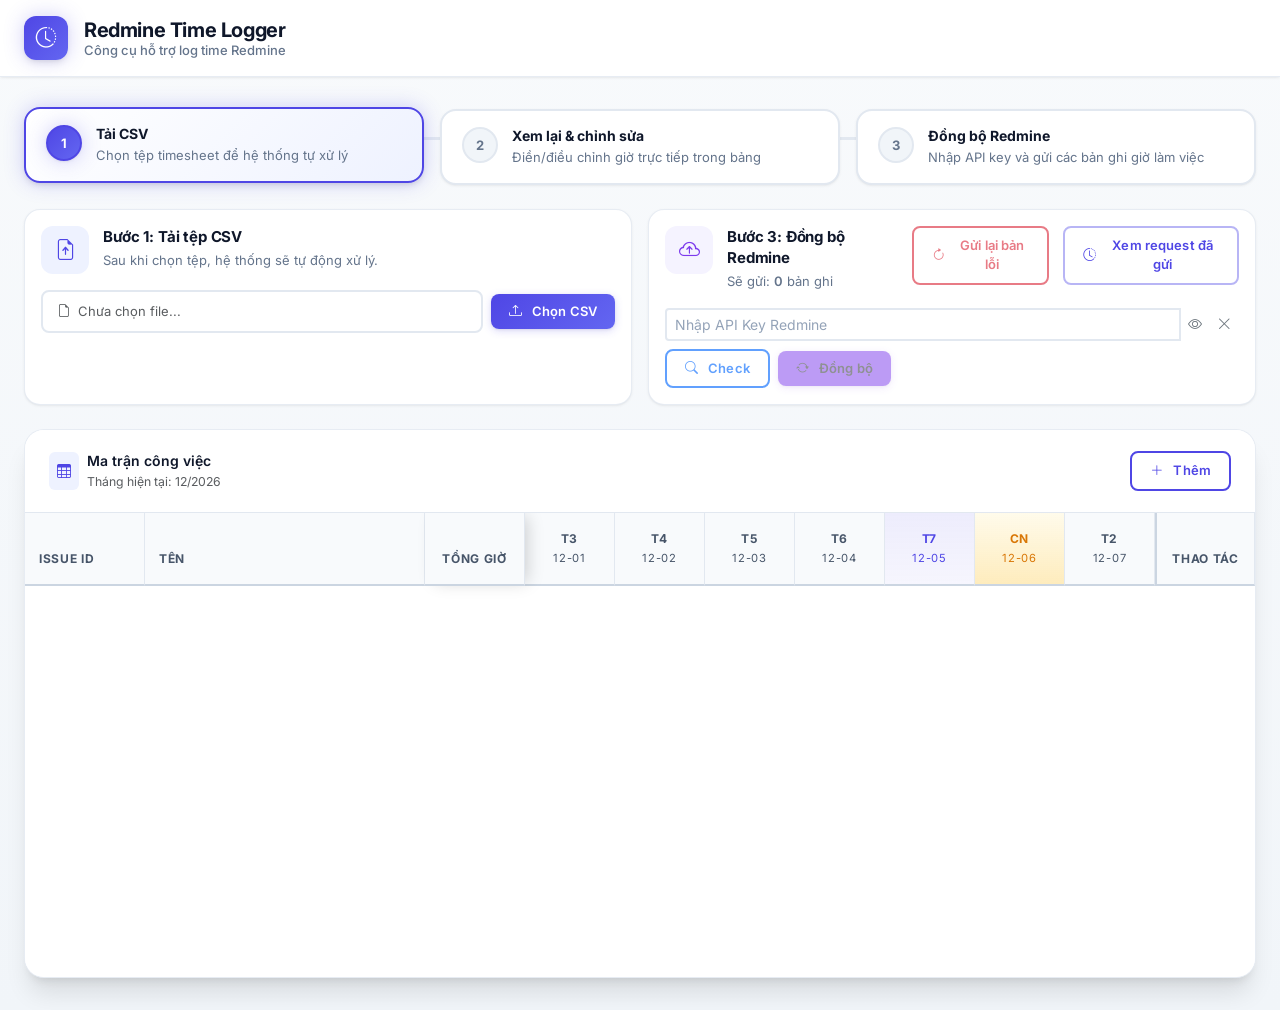
==== commit f31593f8: "update ui" ====
--- a/templates/index.html
+++ b/templates/index.html
@@ -118,6 +118,9 @@
                                     <i class="bi bi-x-lg"></i>
                                 </button>
                             </div>
+                            <button type="button" class="btn btn-outline-primary btn-sm text-nowrap" id="btn-check-diff">
+                                <i class="bi bi-search me-1"></i>Check
+                            </button>
                             <button type="submit" class="btn btn-purple btn-sm text-nowrap" id="btn-sync" disabled>
                                 <i class="bi bi-arrow-repeat me-1"></i>Đồng bộ
                             </button>
@@ -295,11 +298,11 @@
     <!-- Toast -->
     <div class="toast-container position-fixed bottom-0 end-0 p-4">
         <div id="liveToast" class="toast" role="alert" aria-live="assertive" aria-atomic="true">
-            <div class="toast-header border-0 pb-0">
-                <i class="bi bi-bell-fill me-2 text-primary"></i>
-                <strong class="me-auto" id="toast-title">Thông báo</strong>
-                <button type="button" class="btn-close" data-bs-dismiss="toast" aria-label="Đóng"></button>
-            </div>
+<div class="toast-header border-0 pb-0">
+    <i class="bi bi-bell-fill me-2 text-primary" id="toast-icon"></i>
+    <strong class="me-auto" id="toast-title">Thông báo</strong>
+    <button type="button" class="btn-close" data-bs-dismiss="toast" aria-label="Đóng"></button>
+  </div>
             <div class="toast-body pt-2 pb-3 fw-medium" id="toast-message"></div>
         </div>
     </div>
@@ -353,17 +356,18 @@
                     <table class="table table-sm mb-0 align-middle request-history-table">
                         <thead>
                             <tr>
-                                <th>Thời gian</th>
+                                <th style="width:2rem"></th>
                                 <th>Issue</th>
                                 <th>Ngày</th>
                                 <th class="text-end">Giờ</th>
                                 <th>Trạng thái</th>
-                                <th>Chi tiết</th>
+                                <th>Lần gửi gần nhất</th>
+                                <th>Lượt gửi</th>
                             </tr>
                         </thead>
                         <tbody id="request-history-body">
                             <tr id="request-history-empty-row">
-                                <td colspan="6" class="text-center text-muted py-4">Chưa có request nào được gửi.</td>
+                                <td colspan="7" class="text-center text-muted py-4">Chưa có request nào được gửi.</td>
                             </tr>
                         </tbody>
                     </table>
@@ -380,6 +384,107 @@
         </div>
     </div>
 
+    <div id="check-diff-overlay" class="sync-overlay" aria-hidden="true">
+        <div class="sync-overlay-content request-history-overlay-content" role="dialog" aria-modal="true" aria-labelledby="check-diff-overlay-title">
+            <div class="d-flex justify-content-between align-items-center">
+                <div>
+                    <div id="check-diff-overlay-title" class="sync-overlay-text">Kết quả check chênh lệch</div>
+                    <div class="small text-muted">So sánh giờ theo Issue + Ngày</div>
+                </div>
+                <span class="badge text-bg-light" id="check-diff-count">0</span>
+            </div>
+            <div id="check-diff-summary" class="check-diff-summary" hidden>
+                <div class="check-diff-summary-stats">
+                    <div class="check-diff-stat check-diff-stat-same">
+                        <i class="bi bi-check-circle-fill"></i>
+                        <span class="check-diff-stat-count" id="cds-same-count">0</span>
+                        <span class="check-diff-stat-label">Giống nhau</span>
+                    </div>
+                    <div class="check-diff-stat check-diff-stat-diff">
+                        <i class="bi bi-exclamation-triangle-fill"></i>
+                        <span class="check-diff-stat-count" id="cds-diff-count">0</span>
+                        <span class="check-diff-stat-label">Khác nhau</span>
+                    </div>
+                    <div class="check-diff-stat check-diff-stat-resolved">
+                        <i class="bi bi-arrow-left-right"></i>
+                        <span class="check-diff-stat-count" id="cds-resolved-count">0</span>
+                        <span class="check-diff-stat-label">Đã xử lý</span>
+                    </div>
+                    <div class="check-diff-stat check-diff-stat-error">
+                        <i class="bi bi-x-circle-fill"></i>
+                        <span class="check-diff-stat-count" id="cds-error-count">0</span>
+                        <span class="check-diff-stat-label">Lỗi</span>
+                    </div>
+                </div>
+                <div class="check-diff-summary-totals">
+                    <span>Tổng Web: <strong id="cds-total-web">0.00</strong>h</span>
+                    <span class="check-diff-summary-sep">|</span>
+                    <span>Tổng Redmine: <strong id="cds-total-redmine">0.00</strong>h</span>
+                    <span class="check-diff-summary-sep">|</span>
+                    <span>Chênh lệch: <strong id="cds-total-delta">0.00</strong>h</span>
+                </div>
+            </div>
+            <div class="sync-overlay-results">
+                <div class="sync-overlay-results-title">Danh sách so sánh</div>
+                <div class="sync-overlay-results-table-wrap">
+                    <table class="table table-sm mb-0 align-middle check-diff-table">
+                        <thead>
+                            <tr>
+                                <th>Issue</th>
+                                <th>Ngày</th>
+                                <th class="text-end">Giờ Web</th>
+                                <th class="text-end">Giờ Redmine</th>
+                                <th class="text-end">Chênh lệch</th>
+                                <th>Trạng thái</th>
+                                <th>Hành động</th>
+                            </tr>
+                        </thead>
+                        <tbody id="check-diff-body">
+                            <tr id="check-diff-empty-row">
+                                <td colspan="7" class="text-center text-muted py-4">Chưa có dữ liệu check.</td>
+                            </tr>
+                        </tbody>
+                    </table>
+                </div>
+            </div>
+            <div class="sync-overlay-actions">
+                <button type="button" class="btn btn-sm btn-primary sync-overlay-close-btn" id="btn-check-diff-close">
+                    Đóng
+                </button>
+            </div>
+        </div>
+    </div>
+
+    <div id="diff-popover" class="diff-popover" hidden>
+        <div class="diff-popover-header">
+            <span class="diff-popover-title" id="diff-popover-title">So sánh</span>
+            <button type="button" class="diff-popover-close" id="diff-popover-close">&times;</button>
+        </div>
+        <div class="diff-popover-body">
+            <div class="diff-popover-row">
+                <span class="diff-popover-label">Giờ Web</span>
+                <span class="diff-popover-value" id="diff-popover-web">0.00h</span>
+            </div>
+            <div class="diff-popover-row">
+                <span class="diff-popover-label">Giờ Redmine</span>
+                <span class="diff-popover-value" id="diff-popover-redmine">0.00h</span>
+            </div>
+            <div class="diff-popover-row">
+                <span class="diff-popover-label">Chênh lệch</span>
+                <span class="diff-popover-value" id="diff-popover-delta">0.00h</span>
+            </div>
+        </div>
+        <div class="diff-popover-actions" id="diff-popover-actions">
+            <button type="button" class="btn btn-sm btn-outline-primary" id="diff-popover-btn-web">
+                <i class="bi bi-arrow-up-circle me-1"></i>Update Web
+            </button>
+            <button type="button" class="btn btn-sm btn-outline-success" id="diff-popover-btn-redmine">
+                <i class="bi bi-arrow-down-circle me-1"></i>Nhận Redmine
+            </button>
+        </div>
+        <div class="diff-popover-status" id="diff-popover-status" hidden></div>
+    </div>
+
     <script src="https://cdn.jsdelivr.net/npm/bootstrap@5.3.0/dist/js/bootstrap.bundle.min.js"></script>
     <script src="/static/js/app.js"></script>
 </body>
--- a/static/css/style.css
+++ b/static/css/style.css
@@ -1,993 +1,1823 @@
 /* ============================================================
-   Color Variables & Theme
-   ============================================================ */
+Color Variables & Theme
+============================================================ */
 :root {
-    --primary: #4f46e5;
-    --primary-hover: #4338ca;
-    --primary-soft: #eef2ff;
-    --secondary: #475569;
-    --secondary-soft: #f1f5f9;
-    --accent: #0ea5e9;
-    --success: #10b981;
-    --success-soft: #ecfdf5;
-    --warning: #f59e0b;
-    --danger: #ef4444;
-    --danger-soft: #fef2f2;
-    --indigo: #4f46e5;
-    --indigo-hover: #4338ca;
-    --indigo-soft: #eef2ff;
-    --purple: #7c3aed;
-    --purple-hover: #6d28d9;
-    --purple-soft: #f5f3ff;
-    --gray-50: #f8fafc;
-    --gray-100: #f1f5f9;
-    --gray-200: #e2e8f0;
-    --gray-300: #cbd5e1;
-    --gray-600: #475569;
-    --gray-700: #334155;
-    --gray-800: #0f172a;
-    --shadow-sm: 0 1px 2px 0 rgb(0 0 0 / 0.05);
-    --shadow-md: 0 4px 6px -1px rgb(0 0 0 / 0.05), 0 2px 4px -2px rgb(0 0 0 / 0.05);
-    --shadow-lg: 0 10px 15px -3px rgb(0 0 0 / 0.05), 0 4px 6px -4px rgb(0 0 0 / 0.05);
-    --radius-md: 12px;
-    --radius-lg: 16px;
-}
-
-/* ============================================================
-   Global
-   ============================================================ */
+  /* Core Colors - Simplified & Non-redundant */
+  --primary: #4f46e5;
+  --primary-hover: #4338ca;
+  --primary-light: #6366f1;
+  --primary-soft: #eef2ff;
+  --primary-gradient: linear-gradient(135deg, var(--primary) 0%, var(--primary-light) 100%);
+
+  --secondary: #64748b;
+  --secondary-hover: #475569;
+  --secondary-soft: #f1f5f9;
+
+  --success: #10b981;
+  --success-hover: #059669;
+  --success-soft: #ecfdf5;
+  --success-gradient: linear-gradient(135deg, var(--success) 0%, #34d399 100%);
+
+  --warning: #f59e0b;
+  --warning-hover: #d97706;
+  --warning-soft: #fffbeb;
+
+  --danger: #ef4444;
+  --danger-hover: #dc2626;
+  --danger-soft: #fef2f2;
+  --danger-gradient: linear-gradient(135deg, var(--danger) 0%, #f87171 100%);
+
+  --purple: #7c3aed;
+  --purple-hover: #6d28d9;
+  --purple-soft: #f5f3ff;
+  --purple-gradient: linear-gradient(135deg, var(--purple) 0%, #a78bfa 100%);
+
+  --accent: #0ea5e9;
+  --accent-soft: #e0f2fe;
+
+  /* Neutral Scale */
+  --gray-50: #f8fafc;
+  --gray-100: #f1f5f9;
+  --gray-200: #e2e8f0;
+  --gray-300: #cbd5e1;
+  --gray-400: #94a3b8;
+  --gray-500: #64748b;
+  --gray-600: #475569;
+  --gray-700: #334155;
+  --gray-800: #0f172a;
+  --gray-900: #020617;
+
+  /* Shadows - Multi-level scale */
+  --shadow-xs: 0 1px 2px 0 rgb(0 0 0 / 0.04);
+  --shadow-sm: 0 1px 3px 0 rgb(0 0 0 / 0.06), 0 1px 2px -1px rgb(0 0 0 / 0.06);
+  --shadow-md: 0 4px 6px -1px rgb(0 0 0 / 0.07), 0 2px 4px -2px rgb(0 0 0 / 0.07);
+  --shadow-lg: 0 10px 15px -3px rgb(0 0 0 / 0.08), 0 4px 6px -4px rgb(0 0 0 / 0.08);
+  --shadow-xl: 0 20px 25px -5px rgb(0 0 0 / 0.1), 0 8px 10px -6px rgb(0 0 0 / 0.1);
+  --shadow-2xl: 0 25px 50px -12px rgb(0 0 0 / 0.2);
+  --shadow-inner: inset 0 2px 4px 0 rgb(0 0 0 / 0.05);
+
+  /* Glow effects */
+  --glow-primary: 0 0 20px rgba(79, 70, 229, 0.25);
+  --glow-success: 0 0 20px rgba(16, 185, 129, 0.25);
+  --glow-danger: 0 0 20px rgba(239, 68, 68, 0.25);
+
+  /* Border Radius - Consistent scale */
+  --radius-xs: 4px;
+  --radius-sm: 6px;
+  --radius-md: 8px;
+  --radius-lg: 12px;
+  --radius-xl: 16px;
+  --radius-2xl: 20px;
+  --radius-full: 9999px;
+
+  /* Typography Scale */
+  --font-xs: 0.75rem;
+  --font-sm: 0.8125rem;
+  --font-base: 0.875rem;
+  --font-md: 0.9375rem;
+  --font-lg: 1.0625rem;
+  --font-xl: 1.25rem;
+  --font-2xl: 1.5rem;
+  --font-3xl: 1.875rem;
+
+  /* Spacing */
+  --space-1: 0.25rem;
+  --space-2: 0.5rem;
+  --space-3: 0.75rem;
+  --space-4: 1rem;
+  --space-5: 1.25rem;
+  --space-6: 1.5rem;
+  --space-8: 2rem;
+
+  /* Transitions */
+  --transition-fast: 150ms ease;
+  --transition-base: 200ms ease;
+  --transition-slow: 300ms ease;
+  --transition-bounce: 300ms cubic-bezier(0.34, 1.56, 0.64, 1);
+}
+
+/* ============================================================
+Global
+============================================================ */
 body {
-    background-color: var(--gray-50);
-    font-family: 'Inter', 'Segoe UI', system-ui, -apple-system, sans-serif;
-    color: var(--gray-800);
-    min-height: 100vh;
-}
-
-/* ============================================================
-   Navbar
-   ============================================================ */
+  background: linear-gradient(180deg, var(--gray-50) 0%, #f1f5f9 100%);
+  font-family: 'Inter', -apple-system, BlinkMacSystemFont, 'Segoe UI', Roboto, sans-serif;
+  color: var(--gray-800);
+  min-height: 100vh;
+  font-size: var(--font-base);
+  line-height: 1.6;
+  -webkit-font-smoothing: antialiased;
+  -moz-osx-font-smoothing: grayscale;
+}
+
+body.dragover-csv {
+  outline: 3px dashed var(--primary);
+  outline-offset: -10px;
+  background: linear-gradient(135deg, var(--primary-soft) 0%, #e0e7ff 100%);
+}
+
+/* ============================================================
+Navbar
+============================================================ */
 .app-navbar {
-    background: white;
-    padding: 1rem 0;
-    border-bottom: 1px solid var(--gray-200);
-    box-shadow: var(--shadow-sm);
-    position: sticky;
-    top: 0;
-    z-index: 1000;
+  background: rgba(255, 255, 255, 0.95);
+  backdrop-filter: blur(12px);
+  -webkit-backdrop-filter: blur(12px);
+  padding: 1rem 0;
+  border-bottom: 1px solid rgba(226, 232, 240, 0.8);
+  box-shadow: var(--shadow-sm);
+  position: sticky;
+  top: 0;
+  z-index: 1000;
 }
 
 .navbar-logo {
-    width: 40px;
-    height: 40px;
-    background: var(--primary-soft);
-    border-radius: var(--radius-md);
-    display: flex;
-    align-items: center;
-    justify-content: center;
-    font-size: 1.25rem;
-    color: var(--primary);
-    flex-shrink: 0;
+  width: 44px;
+  height: 44px;
+  background: var(--primary-gradient);
+  border-radius: var(--radius-lg);
+  display: flex;
+  align-items: center;
+  justify-content: center;
+  font-size: 1.3rem;
+  color: white;
+  flex-shrink: 0;
+  box-shadow: var(--shadow-md), var(--glow-primary);
+  transition: transform var(--transition-bounce), box-shadow var(--transition-base);
+}
+
+.navbar-logo:hover {
+  transform: scale(1.05) rotate(5deg);
+  box-shadow: var(--shadow-lg), var(--glow-primary);
 }
 
 .navbar-title {
-    font-size: 1.1rem;
-    font-weight: 700;
-    color: var(--gray-800);
-    line-height: 1.2;
+  font-size: var(--font-xl);
+  font-weight: 700;
+  color: var(--gray-800);
+  line-height: 1.2;
+  letter-spacing: -0.02em;
 }
 
 .navbar-subtitle {
-    font-size: 0.8rem;
-    color: var(--gray-600);
-    line-height: 1.2;
-}
-
-/* ============================================================
-   Main Layout
-   ============================================================ */
+  font-size: var(--font-sm);
+  color: var(--gray-500);
+  line-height: 1.3;
+  font-weight: 500;
+}
+
+/* ============================================================
+Main Layout
+============================================================ */
 .main-content {
-    padding: 2rem 1.5rem;
-    max-width: 1600px;
-    margin: 0 auto;
-}
-
-/* ============================================================
-   Workflow Steps
-   ============================================================ */
+  padding: var(--space-8) var(--space-6);
+  max-width: 1600px;
+  margin: 0 auto;
+}
+
+/* ============================================================
+Workflow Steps
+============================================================ */
 .workflow-steps {
-    display: grid;
-    grid-template-columns: repeat(3, minmax(0, 1fr));
+  display: grid;
+  grid-template-columns: repeat(3, minmax(0, 1fr));
+  gap: 1rem;
+  position: relative;
+}
+
+.workflow-steps::before {
+  content: '';
+  position: absolute;
+  top: 28px;
+  left: 15%;
+  right: 15%;
+  height: 3px;
+  background: var(--gray-200);
+  border-radius: var(--radius-full);
+  z-index: 0;
+}
+
+.workflow-step {
+  display: flex;
+  align-items: flex-start;
+  gap: 0.875rem;
+  padding: 1rem 1.25rem;
+  border: 2px solid var(--gray-200);
+  border-radius: var(--radius-xl);
+  background: white;
+  box-shadow: var(--shadow-sm);
+  position: relative;
+  z-index: 1;
+  transition: all var(--transition-base);
+}
+
+.workflow-step-badge {
+  width: 36px;
+  height: 36px;
+  border-radius: var(--radius-full);
+  display: inline-flex;
+  align-items: center;
+  justify-content: center;
+  font-weight: 700;
+  font-size: var(--font-sm);
+  background: var(--gray-100);
+  color: var(--gray-500);
+  flex-shrink: 0;
+  transition: all var(--transition-bounce);
+  border: 2px solid var(--gray-200);
+}
+
+.workflow-step-title {
+  font-weight: 700;
+  color: var(--gray-800);
+  font-size: var(--font-base);
+  line-height: 1.3;
+}
+
+.workflow-step-desc {
+  font-size: var(--font-sm);
+  color: var(--gray-500);
+  margin-top: 0.2rem;
+  line-height: 1.4;
+}
+
+.workflow-step.is-active {
+  border-color: var(--primary);
+  background: linear-gradient(135deg, white 0%, var(--primary-soft) 100%);
+  box-shadow: var(--shadow-md), var(--glow-primary);
+  transform: translateY(-2px);
+}
+
+.workflow-step.is-active .workflow-step-badge {
+  background: var(--primary-gradient);
+  color: white;
+  border-color: var(--primary);
+  box-shadow: var(--shadow-sm), var(--glow-primary);
+}
+
+.workflow-step.is-done {
+  border-color: var(--success);
+  background: linear-gradient(135deg, white 0%, var(--success-soft) 100%);
+}
+
+.workflow-step.is-done .workflow-step-badge {
+  background: var(--success-gradient);
+  color: white;
+  border-color: var(--success);
+  box-shadow: var(--shadow-sm), var(--glow-success);
+}
+
+@media (max-width: 992px) {
+  .workflow-steps {
+    grid-template-columns: 1fr;
     gap: 0.75rem;
-}
-
-.workflow-step {
-    display: flex;
-    align-items: flex-start;
-    gap: 0.75rem;
-    padding: 0.9rem 1rem;
-    border: 1px solid var(--gray-200);
-    border-radius: var(--radius-md);
-    background: white;
-    box-shadow: var(--shadow-sm);
-}
-
-.workflow-step-badge {
-    width: 32px;
-    height: 32px;
-    border-radius: 10px;
-    display: inline-flex;
-    align-items: center;
-    justify-content: center;
-    font-weight: 800;
-    color: var(--primary);
-    background: var(--primary-soft);
-    flex-shrink: 0;
-}
-
-.workflow-step-title {
-    font-weight: 700;
-    color: var(--gray-800);
-    font-size: 0.9rem;
-    line-height: 1.2;
-}
-
-.workflow-step-desc {
-    font-size: 0.78rem;
-    color: var(--gray-600);
-    margin-top: 0.15rem;
-}
-
-.workflow-step.is-active {
-    border-color: rgba(79, 70, 229, 0.35);
-    box-shadow: var(--shadow-md);
-}
-
-.workflow-step.is-done .workflow-step-badge {
-    color: white;
-    background: var(--success);
-}
-
-@media (max-width: 992px) {
-    .workflow-steps {
-        grid-template-columns: 1fr;
-    }
-}
-
-/* ============================================================
-   Cards (base override)
-   ============================================================ */
+  }
+
+  .workflow-steps::before {
+    display: none;
+  }
+
+  .workflow-step.is-active {
+    transform: none;
+  }
+}
+
+/* ============================================================
+Cards (base)
+============================================================ */
 .card {
-    border: 1px solid var(--gray-200);
-    border-radius: var(--radius-lg);
-    box-shadow: var(--shadow-sm);
-    background: white;
-    transition: box-shadow 0.2s ease, transform 0.2s ease;
-}
-
-/* ============================================================
-   Control Cards (Upload & Sync)
-   ============================================================ */
+  border: 1px solid rgba(226, 232, 240, 0.8);
+  border-radius: var(--radius-xl);
+  box-shadow: var(--shadow-sm);
+  background: white;
+  transition: all var(--transition-base);
+  overflow: hidden;
+}
+
+.card:hover {
+  box-shadow: var(--shadow-lg);
+}
+
+/* ============================================================
+Control Cards (Upload & Sync)
+============================================================ */
 .control-card {
-    transition: box-shadow 0.2s ease, transform 0.2s ease;
+  transition: all var(--transition-base);
+  position: relative;
+  overflow: hidden;
+}
+
+.control-card::before {
+  content: '';
+  position: absolute;
+  top: 0;
+  left: 0;
+  right: 0;
+  height: 3px;
+  background: var(--primary-gradient);
+  opacity: 0;
+  transition: opacity var(--transition-base);
 }
 
 .control-card:hover {
-    box-shadow: var(--shadow-md);
-    transform: translateY(-2px);
+  box-shadow: var(--shadow-xl);
+  transform: translateY(-3px);
+}
+
+.control-card:hover::before {
+  opacity: 1;
 }
 
 .control-card-header {
-    display: flex;
-    align-items: flex-start;
-    gap: 0.75rem;
+  display: flex;
+  align-items: flex-start;
+  gap: 0.875rem;
 }
 
 .control-card-icon {
-    width: 44px;
-    height: 44px;
-    border-radius: 10px;
-    display: flex;
-    align-items: center;
-    justify-content: center;
-    font-size: 1.2rem;
-    flex-shrink: 0;
+  width: 48px;
+  height: 48px;
+  border-radius: var(--radius-lg);
+  display: flex;
+  align-items: center;
+  justify-content: center;
+  font-size: 1.3rem;
+  flex-shrink: 0;
+  transition: transform var(--transition-bounce);
+}
+
+.control-card:hover .control-card-icon {
+  transform: scale(1.1) rotate(5deg);
 }
 
 .control-card-title {
-    font-size: 0.9rem;
-    font-weight: 600;
-    color: var(--gray-800);
-    margin: 0;
-    line-height: 1.4;
+  font-size: var(--font-md);
+  font-weight: 700;
+  color: var(--gray-800);
+  margin: 0;
+  line-height: 1.4;
+  letter-spacing: -0.01em;
 }
 
 .control-card-desc {
-    font-size: 0.75rem;
-    color: var(--gray-600);
-    margin: 0;
-}
-
-/* ============================================================
-   Stat Cards (Summary Bar)
-   ============================================================ */
+  font-size: var(--font-sm);
+  color: var(--gray-500);
+  margin: 0.2rem 0 0 0;
+}
+
+/* ============================================================
+Stat Cards (Summary Bar)
+============================================================ */
 .summary-bar {
-    opacity: 0;
-    transform: translateY(6px);
-    transition: opacity 0.2s ease, transform 0.2s ease;
+  opacity: 0;
+  transform: translateY(12px);
+  transition: all 0.3s ease;
 }
 
 .summary-bar.is-visible {
-    opacity: 1;
-    transform: translateY(0);
+  opacity: 1;
+  transform: translateY(0);
 }
 
 .stat-card {
-    background: white;
-    border-radius: var(--radius-md);
-    padding: 1.25rem;
-    display: flex;
-    align-items: center;
-    gap: 1rem;
-    box-shadow: var(--shadow-sm);
-    border: 1px solid var(--gray-200);
-    height: 100%;
-    transition: box-shadow 0.2s ease, transform 0.2s ease;
+  background: white;
+  border-radius: var(--radius-xl);
+  padding: 1.25rem;
+  display: flex;
+  align-items: center;
+  gap: 1rem;
+  box-shadow: var(--shadow-md);
+  border: 1px solid rgba(226, 232, 240, 0.6);
+  height: 100%;
+  position: relative;
+  overflow: hidden;
+  transition: all var(--transition-base);
+}
+
+.stat-card::before {
+  content: '';
+  position: absolute;
+  top: 0;
+  left: 0;
+  width: 4px;
+  height: 100%;
+  border-radius: var(--radius-full) 0 0 var(--radius-full);
+  opacity: 0.8;
 }
 
 .stat-card:hover {
-    box-shadow: var(--shadow-md);
-    transform: translateY(-2px);
+  box-shadow: var(--shadow-xl);
+  transform: translateY(-4px);
 }
 
 .stat-icon {
-    width: 46px;
-    height: 46px;
-    border-radius: var(--radius-md);
-    display: flex;
-    align-items: center;
-    justify-content: center;
-    font-size: 1.25rem;
-    flex-shrink: 0;
+  width: 52px;
+  height: 52px;
+  border-radius: var(--radius-lg);
+  display: flex;
+  align-items: center;
+  justify-content: center;
+  font-size: 1.4rem;
+  flex-shrink: 0;
+  transition: transform var(--transition-bounce);
+}
+
+.stat-card:hover .stat-icon {
+  transform: scale(1.1) rotate(10deg);
 }
 
 .stat-label {
-    font-size: 0.75rem;
-    color: var(--gray-600);
-    text-transform: uppercase;
-    letter-spacing: 0.05em;
-    font-weight: 600;
-    margin-bottom: 0.25rem;
+  font-size: var(--font-xs);
+  color: var(--gray-500);
+  text-transform: uppercase;
+  letter-spacing: 0.06em;
+  font-weight: 700;
+  margin-bottom: 0.3rem;
 }
 
 .stat-value {
-    font-size: 1.1rem;
-    font-weight: 700;
-    color: var(--gray-800);
-    white-space: nowrap;
-    overflow: hidden;
-    text-overflow: ellipsis;
-}
-
-/* ============================================================
-   Color Utilities
-   ============================================================ */
+  font-size: var(--font-xl);
+  font-weight: 800;
+  color: var(--gray-800);
+  white-space: nowrap;
+  overflow: hidden;
+  text-overflow: ellipsis;
+  letter-spacing: -0.02em;
+  line-height: 1.2;
+}
+
+.stat-card:nth-child(1)::before { background: var(--primary-gradient); }
+.stat-card:nth-child(2)::before { background: linear-gradient(180deg, var(--secondary) 0%, var(--gray-400) 100%); }
+.stat-card:nth-child(3)::before { background: var(--success-gradient); }
+.stat-card:nth-child(4)::before { background: var(--danger-gradient); }
+
+/* ============================================================
+Color Utilities
+============================================================ */
 .bg-primary-soft { background-color: var(--primary-soft) !important; }
 .bg-secondary-soft { background-color: var(--secondary-soft) !important; }
-.bg-success-soft  { background-color: var(--success-soft) !important; }
-.bg-danger-soft  { background-color: var(--danger-soft) !important; }
-.bg-indigo-soft { background-color: var(--indigo-soft) !important; }
+.bg-success-soft { background-color: var(--success-soft) !important; }
+.bg-danger-soft { background-color: var(--danger-soft) !important; }
+.bg-indigo-soft { background-color: var(--primary-soft) !important; }
 .bg-purple-soft { background-color: var(--purple-soft) !important; }
 
 .text-primary { color: var(--primary) !important; }
 .text-secondary { color: var(--secondary) !important; }
-.text-success  { color: var(--success) !important; }
-.text-danger  { color: var(--danger) !important; }
-.text-indigo { color: var(--indigo) !important; }
+.text-success { color: var(--success) !important; }
+.text-danger { color: var(--danger) !important; }
+.text-indigo { color: var(--primary) !important; }
 .text-purple { color: var(--purple) !important; }
 
 /* ============================================================
-   Buttons
-   ============================================================ */
+Buttons
+============================================================ */
 .btn {
-    font-weight: 500;
-    border-radius: 8px;
-    padding: 0.5rem 1rem;
-    transition: all 0.2s ease;
+  font-weight: 600;
+  border-radius: var(--radius-md);
+  padding: 0.5rem 1.125rem;
+  transition: all var(--transition-base);
+  font-size: var(--font-sm);
+  letter-spacing: 0.01em;
+  display: inline-flex;
+  align-items: center;
+  justify-content: center;
+  gap: 0.375rem;
+  border: none;
+  cursor: pointer;
+}
+
+.btn:focus-visible {
+  outline: none;
+  box-shadow: 0 0 0 3px rgba(79, 70, 229, 0.25);
 }
 
 .btn-indigo {
-    background-color: var(--indigo);
-    color: white;
-    border: none;
+  background: var(--primary-gradient);
+  color: white;
+  border: none;
+  box-shadow: var(--shadow-sm), 0 2px 8px rgba(79, 70, 229, 0.2);
 }
 
 .btn-indigo:hover:not(:disabled) {
-    background-color: var(--indigo-hover);
-    color: white;
-    box-shadow: 0 4px 12px rgba(79, 70, 229, 0.2);
-    transform: translateY(-1px);
+  background: var(--primary-gradient);
+  transform: translateY(-2px);
+  box-shadow: var(--shadow-lg), 0 4px 16px rgba(79, 70, 229, 0.3);
+  color: white;
+}
+
+.btn-indigo:active:not(:disabled) {
+  transform: translateY(0);
+  box-shadow: var(--shadow-sm);
 }
 
 .btn-indigo:disabled {
-    background-color: var(--indigo);
-    opacity: 0.6;
+  background: var(--primary);
+  opacity: 0.5;
+  cursor: not-allowed;
 }
 
 .btn-purple {
-    background-color: var(--purple);
-    color: white;
-    border: none;
+  background: var(--purple-gradient);
+  color: white;
+  border: none;
+  box-shadow: var(--shadow-sm), 0 2px 8px rgba(124, 58, 237, 0.2);
 }
 
 .btn-purple:hover:not(:disabled) {
-    background-color: var(--purple-hover);
-    color: white;
-    box-shadow: 0 4px 12px rgba(124, 58, 237, 0.2);
-    transform: translateY(-1px);
+  background: var(--purple-gradient);
+  transform: translateY(-2px);
+  box-shadow: var(--shadow-lg), 0 4px 16px rgba(124, 58, 237, 0.3);
+  color: white;
+}
+
+.btn-purple:active:not(:disabled) {
+  transform: translateY(0);
+  box-shadow: var(--shadow-sm);
 }
 
 .btn-purple:disabled {
-    background-color: var(--purple);
-    opacity: 0.6;
+  background: var(--purple);
+  opacity: 0.5;
+  cursor: not-allowed;
 }
 
 .btn-outline-indigo {
-    color: var(--indigo);
-    border: 1.5px solid var(--indigo);
-    background: transparent;
+  color: var(--primary);
+  border: 2px solid var(--primary);
+  background: transparent;
 }
 
 .btn-outline-indigo:hover {
-    background-color: var(--indigo-soft);
-    color: var(--indigo);
+  background: var(--primary);
+  color: white;
+  border-color: var(--primary);
+  transform: translateY(-1px);
+  box-shadow: var(--shadow-md);
+}
+
+.btn-outline-indigo:active {
+  transform: translateY(0);
 }
 
 .btn-primary {
-    background-color: var(--primary);
-    color: white;
-    border: none;
+  background: var(--primary-gradient);
+  color: white;
+  border: none;
+  box-shadow: var(--shadow-sm), 0 2px 8px rgba(79, 70, 229, 0.2);
 }
 
 .btn-primary:hover:not(:disabled) {
-    background-color: var(--primary-hover);
-    color: white;
-    box-shadow: 0 4px 12px rgba(37, 99, 235, 0.2);
-    transform: translateY(-1px);
+  transform: translateY(-2px);
+  box-shadow: var(--shadow-lg), 0 4px 16px rgba(79, 70, 229, 0.3);
+  color: white;
 }
 
 .btn-primary:disabled {
-    background-color: var(--primary);
-    opacity: 0.6;
+  background: var(--primary);
+  opacity: 0.5;
+  cursor: not-allowed;
 }
 
 .btn-outline-primary {
-    color: var(--primary);
-    border: 1px solid var(--primary);
-    background: transparent;
+  color: var(--primary);
+  border: 2px solid rgba(79, 70, 229, 0.4);
+  background: transparent;
 }
 
 .btn-outline-primary:hover {
-    background-color: var(--primary-soft);
-    color: var(--primary);
-}
-
-/* ============================================================
-   Table Card
-   ============================================================ */
+  background: var(--primary);
+  color: white;
+  border-color: var(--primary);
+  transform: translateY(-1px);
+}
+
+.btn-outline-danger {
+  color: var(--danger);
+  border: 2px solid rgba(239, 68, 68, 0.4);
+  background: transparent;
+}
+
+.btn-outline-danger:hover {
+  background: var(--danger);
+  color: white;
+  border-color: var(--danger);
+  transform: translateY(-1px);
+  box-shadow: var(--glow-danger);
+}
+
+.btn-secondary {
+  background: var(--gray-100);
+  color: var(--gray-700);
+  border: 1px solid var(--gray-200);
+}
+
+.btn-secondary:hover {
+  background: var(--gray-200);
+  color: var(--gray-800);
+  transform: translateY(-1px);
+}
+
+.btn-light {
+  background: white;
+  color: var(--gray-700);
+  border: 1px solid var(--gray-200);
+}
+
+.btn-light:hover {
+  background: var(--gray-50);
+  transform: translateY(-1px);
+}
+
+/* ============================================================
+Table Card
+============================================================ */
 .table-card {
-    box-shadow: var(--shadow-md);
-    overflow: hidden;
-    border: 1px solid var(--gray-200);
+  box-shadow: var(--shadow-xl);
+  overflow: hidden;
+  border: 1px solid rgba(226, 232, 240, 0.8);
+  border-radius: var(--radius-2xl);
 }
 
 .table-card-header {
-    background: white;
-    border-bottom: 1px solid var(--gray-200);
-    padding: 1.25rem 1.5rem;
-    border-radius: var(--radius-lg) var(--radius-lg) 0 0;
-}
-
-/* ============================================================
-   Matrix Table
-   ============================================================ */
+  background: white;
+  border-bottom: 1px solid var(--gray-200);
+  padding: 1.25rem 1.5rem;
+  border-radius: var(--radius-2xl) var(--radius-2xl) 0 0;
+}
+
+/* ============================================================
+Matrix Table
+============================================================ */
 #table-container {
-    overflow-x: auto;
-    overflow-y: auto;
-    max-height: 65vh;
-    position: relative;
+  overflow-x: auto;
+  overflow-y: auto;
+  max-height: 65vh;
+  position: relative;
 }
 
 #table-container::after {
-    content: "";
-    position: sticky;
-    right: 0;
-    top: 0;
-    float: right;
-    width: 14px;
-    height: 100%;
-    background: linear-gradient(to left, rgba(148, 163, 184, 0.22), rgba(148, 163, 184, 0));
-    pointer-events: none;
+  content: "";
+  position: sticky;
+  right: 0;
+  top: 0;
+  float: right;
+  width: 16px;
+  height: 100%;
+  background: linear-gradient(to left, rgba(148, 163, 184, 0.25), rgba(148, 163, 184, 0));
+  pointer-events: none;
 }
 
 #matrix-table {
-    border-collapse: separate;
-    border-spacing: 0;
-    min-width: max-content;
-    width: 100%;
+  border-collapse: separate;
+  border-spacing: 0;
+  min-width: max-content;
+  width: 100%;
 }
 
 #matrix-table thead th {
-    position: sticky;
-    top: 0;
-    background-color: var(--gray-50);
-    z-index: 2;
-    border-bottom: 1px solid var(--gray-300) !important;
-    border-right: 1px solid var(--gray-300) !important;
-    border-top: none !important;
-    white-space: nowrap;
-    font-size: 0.75rem;
-    font-weight: 600;
-    text-transform: uppercase;
-    letter-spacing: 0.05em;
-    color: var(--gray-600);
-    padding: 0.875rem 1rem;
+  position: sticky;
+  top: 0;
+  background: linear-gradient(180deg, var(--gray-50) 0%, #f8fafc 100%);
+  z-index: 2;
+  border-bottom: 2px solid var(--gray-300) !important;
+  border-right: 1px solid var(--gray-200) !important;
+  border-top: none !important;
+  white-space: nowrap;
+  font-size: var(--font-xs);
+  font-weight: 700;
+  text-transform: uppercase;
+  letter-spacing: 0.06em;
+  color: var(--gray-600);
+  padding: 1rem 0.875rem;
 }
 
 #matrix-table tbody td {
-    font-size: 0.875rem;
-    vertical-align: middle;
-    padding: 0.75rem 1rem;
-    border-bottom: 1px solid var(--gray-300) !important;
-    border-right: 1px solid var(--gray-300) !important;
-    border-top: none !important;
-    color: var(--gray-700);
+  font-size: var(--font-sm);
+  vertical-align: middle;
+  padding: 0.875rem 0.75rem;
+  border-bottom: 1px solid var(--gray-200) !important;
+  border-right: 1px solid var(--gray-200) !important;
+  border-top: none !important;
+  color: var(--gray-700);
+  transition: background-color var(--transition-fast);
+  /* Clip diff-dots so they never bleed into adjacent sticky columns */
+  overflow: hidden;
 }
 
 #matrix-table tbody tr:last-child td {
-    border-bottom: none !important;
+  border-bottom: none !important;
+}
+
+#matrix-table tbody tr {
+  transition: background-color var(--transition-fast);
 }
 
 #matrix-table tbody tr:hover td {
-    background-color: var(--primary-soft);
+  background-color: rgba(79, 70, 229, 0.04);
 }
 
 #matrix-table tbody tr.row-focus td {
-    background-color: #e0edff;
-}
-
-/* Sticky columns */
+  background-color: rgba(79, 70, 229, 0.08) !important;
+}
+
+/* Sticky columns — backgrounds MUST be fully opaque so scrolling content never shows through */
 .sticky-col {
-    position: sticky;
-    background-color: white;
-    z-index: 1;
+  position: sticky;
+  background-color: #ffffff;
+  z-index: 1;
+  /* overflow hidden prevents diff-dots positioned in adjacent cells from showing inside sticky cols */
+  overflow: hidden;
 }
 
 #matrix-table thead th.sticky-col {
-    background-color: var(--gray-50);
-    z-index: 3;
-}
-
+  background: linear-gradient(180deg, var(--gray-50) 0%, #f8fafc 100%);
+  z-index: 3;
+  overflow: hidden;
+}
+
+/* Hover: use solid color (opaque) — NOT rgba which makes the bg semi-transparent */
 #matrix-table tbody tr:hover td.sticky-col {
-    background-color: var(--primary-soft);
+  background-color: #eef0fd;
+}
+
+#matrix-table tbody tr.row-focus td.sticky-col {
+  background-color: #e5e7fa !important;
+}
+
+/* day-total row sticky bg must also be solid */
+#matrix-table tr.day-total-row td.sticky-col {
+  background: #f1f5f9 !important;
 }
 
 /* Column hover effect */
 #matrix-table tbody td.col-hover,
 #matrix-table thead th.col-hover {
-    background-color: var(--primary-soft) !important;
+  background-color: rgba(79, 70, 229, 0.08) !important;
 }
 
 #matrix-table tbody td.col-focus,
 #matrix-table thead th.col-focus {
-    background-color: #dbeafe !important;
+  background-color: rgba(79, 70, 229, 0.12) !important;
 }
 
 #matrix-table tbody tr:hover td.col-hover {
-    background-color: #dbeafe !important; /* Slightly darker primary-soft for intersection */
+  background-color: rgba(79, 70, 229, 0.12) !important;
 }
 
 #matrix-table tbody td.weekend-col.col-hover,
 #matrix-table thead th.weekend-col.col-hover {
-    background-color: #fef3c7 !important;
+  background-color: rgba(245, 158, 11, 0.15) !important;
 }
 
 #matrix-table tbody tr:hover td.weekend-col.col-hover {
-    background-color: #fde68a !important; /* Slightly darker warning-soft for intersection */
+  background-color: rgba(245, 158, 11, 0.2) !important;
 }
 
 .first-col {
-    left: 0;
-    min-width: 120px;
-    max-width: 120px;
-    border-right: 1px solid var(--gray-300) !important;
+  left: 0;
+  min-width: 120px;
+  max-width: 120px;
+  border-right: 1px solid var(--gray-200) !important;
 }
 
 .second-col {
-    left: 120px;
-    min-width: 280px;
-    max-width: 350px;
-    white-space: normal;
-    word-break: break-word;
-    border-right: 1px solid var(--gray-300) !important;
-}
-
+  left: 120px;
+  min-width: 280px;
+  max-width: 280px;
+  white-space: normal;
+  word-break: break-word;
+  border-right: 1px solid var(--gray-200) !important;
+}
+
+/* third-col is the LAST sticky column — add a strong right-side drop-shadow
+   to act as a clear visual separator between frozen and scrolling areas */
 .third-col {
-    left: 400px;
-    min-width: 100px;
-    max-width: 100px;
-    border-right: 1px solid var(--gray-300) !important;
-    color: var(--primary);
-    font-weight: 600;
-    box-shadow: inset -4px 0 6px -4px rgba(0,0,0,0.05); /* Inner shadow for depth */
+  left: 400px;
+  min-width: 100px;
+  max-width: 100px;
+  border-right: 2px solid var(--gray-300) !important;
+  box-shadow: 6px 0 16px -4px rgba(0, 0, 0, 0.18);
+  color: var(--primary);
+  font-weight: 700;
+}
+
+/* Keep the shadow visible even on thead */
+#matrix-table thead th.third-col {
+  box-shadow: 6px 0 16px -4px rgba(0, 0, 0, 0.18);
 }
 
 .min-w-100 {
-    min-width: 90px;
+  min-width: 90px;
 }
 
 /* Weekend column highlight */
 .weekend-col {
-    background-color: #fffbeb;
-}
-
+  background-color: var(--warning-soft);
+}
+
+#matrix-table thead th.weekend-col {
+  color: var(--warning-hover);
+  background: linear-gradient(180deg, var(--warning-soft) 0%, rgba(251, 191, 36, 0.3) 100%);
+  font-weight: 700;
+}
+
+#matrix-table tbody tr:hover td.weekend-col {
+  background-color: rgba(251, 191, 36, 0.2);
+}
+
+/* Today column */
 .today-col {
-    border-bottom: 2px solid var(--primary) !important;
-    color: var(--primary) !important;
-}
-
-#matrix-table thead th.weekend-col {
-    color: var(--warning);
-    background-color: #fffbeb;
-}
-
-#matrix-table tbody tr:hover td.weekend-col {
-    background-color: #fef3c7;
-}
-
-/* ============================================================
-   Table Inputs
-   ============================================================ */
+  border-bottom: 3px solid var(--primary) !important;
+  color: var(--primary) !important;
+  font-weight: 700;
+  position: relative;
+}
+
+#matrix-table thead th.today-col {
+  background: linear-gradient(180deg, rgba(79, 70, 229, 0.1) 0%, rgba(79, 70, 229, 0.05) 100%) !important;
+}
+
+/* ============================================================
+Table Inputs
+============================================================ */
 #matrix-table input[type="number"] {
-    width: 80px;
-    margin: 0 auto;
-    appearance: textfield;
-    -moz-appearance: textfield;
-    text-align: center;
-    border-radius: 6px;
-    font-size: 0.85rem;
-    border: 1px solid transparent;
-    background: transparent;
-    transition: all 0.2s;
-    padding: 0.25rem;
+  width: 76px;
+  margin: 0 auto;
+  appearance: textfield;
+  -moz-appearance: textfield;
+  text-align: center;
+  border-radius: var(--radius-md);
+  font-size: var(--font-sm);
+  font-weight: 600;
+  border: 2px solid transparent;
+  background: transparent;
+  transition: all var(--transition-fast);
+  padding: 0.375rem 0.25rem;
+  color: var(--gray-700);
 }
 
 #matrix-table input[type="number"]:hover {
-    border-color: var(--gray-300);
-    background: white;
+  border-color: var(--gray-300);
+  background: white;
+  box-shadow: var(--shadow-sm);
 }
 
 #matrix-table input[type="number"]:focus {
-    border-color: var(--primary);
-    background: white;
-    box-shadow: 0 0 0 3px rgba(37, 99, 235, 0.1);
-    outline: none;
-}
-
-/* Show border if has value */
+  border-color: var(--primary);
+  background: white;
+  box-shadow: var(--shadow-md), 0 0 0 3px rgba(79, 70, 229, 0.1);
+  outline: none;
+  transform: scale(1.05);
+}
+
 #matrix-table input[type="number"]:not(:placeholder-shown) {
-    font-weight: 600;
-    color: var(--primary);
+  font-weight: 700;
+  color: var(--primary);
+  background: var(--primary-soft);
 }
 
 #matrix-table input[type="number"]::-webkit-outer-spin-button,
 #matrix-table input[type="number"]::-webkit-inner-spin-button {
-    -webkit-appearance: none;
-    margin: 0;
-}
-
-/* ============================================================
-   Table Links & Actions
-   ============================================================ */
+  -webkit-appearance: none;
+  margin: 0;
+}
+
+/* ============================================================
+Table Links & Actions
+============================================================ */
 #matrix-table a {
-    color: var(--primary);
-    font-weight: 500;
-    text-decoration: none;
-    transition: color 0.2s;
+  color: var(--primary);
+  font-weight: 600;
+  text-decoration: none;
+  transition: all var(--transition-fast);
+  padding: 0.25rem 0.5rem;
+  border-radius: var(--radius-sm);
+  display: inline-block;
 }
 
 #matrix-table a:hover {
-    color: var(--primary-hover);
-    text-decoration: underline;
+  color: var(--primary-hover);
+  background: var(--primary-soft);
+  text-decoration: none;
+  transform: translateY(-1px);
 }
 
 .action-col {
-    position: sticky;
-    right: 0;
-    background-color: white;
-    z-index: 1;
-    border-left: 1px solid var(--gray-300) !important;
-    min-width: 100px;
-    text-align: center;
-    white-space: nowrap;
-    box-shadow: inset 4px 0 6px -4px rgba(0,0,0,0.05);
+  position: sticky;
+  right: 0;
+  background-color: #ffffff;
+  z-index: 1;
+  border-left: 2px solid var(--gray-300) !important;
+  min-width: 100px;
+  text-align: center;
+  white-space: nowrap;
+  box-shadow: inset 4px 0 8px -4px rgba(0,0,0,0.06);
+  /* overflow hidden prevents diff-dots from bleeding into action col */
+  overflow: hidden;
 }
 
 #matrix-table thead th.action-col {
-    background-color: var(--gray-50);
-    z-index: 3;
-}
-
+  background: linear-gradient(180deg, var(--gray-50) 0%, #f8fafc 100%);
+  z-index: 3;
+  overflow: hidden;
+}
+
+/* Solid opaque backgrounds so scrolling content never shows through */
 #matrix-table tbody tr:hover td.action-col {
-    background-color: var(--primary-soft);
+  background-color: #eef0fd;
+}
+
+#matrix-table tbody tr.row-focus td.action-col {
+  background-color: #e5e7fa !important;
+}
+
+#matrix-table tr.day-total-row td.action-col {
+  background: #f1f5f9 !important;
 }
 
 .btn-icon {
-    background: transparent;
-    border: none;
-    border-radius: 6px;
-    width: 32px;
-    height: 32px;
-    display: inline-flex;
-    align-items: center;
-    justify-content: center;
-    cursor: pointer;
-    transition: all 0.2s;
-    color: var(--gray-500);
-    min-width: 32px;
-    min-height: 32px;
+  background: transparent;
+  border: none;
+  border-radius: var(--radius-md);
+  width: 34px;
+  height: 34px;
+  display: inline-flex;
+  align-items: center;
+  justify-content: center;
+  cursor: pointer;
+  transition: all var(--transition-base);
+  color: var(--gray-500);
+  min-width: 34px;
+  min-height: 34px;
+  font-size: 1rem;
+}
+
+.btn-icon:hover {
+  transform: scale(1.1);
+}
+
+.btn-edit {
+  color: var(--gray-500);
 }
 
 .btn-edit:hover {
-    background-color: var(--primary-soft);
-    color: var(--primary);
+  background-color: var(--primary-soft);
+  color: var(--primary);
+  box-shadow: var(--shadow-sm);
 }
 
 .btn-delete:hover {
-    background-color: var(--danger-soft);
-    color: var(--danger);
-}
-
-/* ============================================================
-   Empty State
-   ============================================================ */
+  background-color: var(--danger-soft);
+  color: var(--danger);
+  box-shadow: var(--shadow-sm), var(--glow-danger);
+}
+
+/* ============================================================
+Empty State
+============================================================ */
 .empty-state-td {
-    padding: 0 !important;
-    text-align: left !important;
-    border-bottom: none !important;
+  padding: 0 !important;
+  text-align: left !important;
+  border-bottom: none !important;
 }
 
 .empty-state {
-    position: sticky;
-    left: 50%;
-    transform: translateX(-50%);
-    width: max-content;
-    max-width: 90vw;
-    text-align: center;
-    padding: 4rem 1rem;
-    color: var(--gray-500);
-    display: inline-block;
+  position: sticky;
+  left: 50%;
+  transform: translateX(-50%);
+  width: max-content;
+  max-width: 90vw;
+  text-align: center;
+  padding: 4rem 2rem;
+  color: var(--gray-500);
+  display: inline-block;
 }
 
 .empty-state-icon {
-    font-size: 3rem;
-    color: var(--gray-300);
-    margin-bottom: 1rem;
+  font-size: 4rem;
+  color: var(--gray-300);
+  margin-bottom: 1.25rem;
+  display: block;
+  animation: float 3s ease-in-out infinite;
+}
+
+@keyframes float {
+  0%, 100% { transform: translateY(0); }
+  50% { transform: translateY(-10px); }
 }
 
 .empty-state-title {
-    font-size: 1.1rem;
-    font-weight: 600;
-    color: var(--gray-700);
-    margin-bottom: 0.5rem;
+  font-size: var(--font-xl);
+  font-weight: 700;
+  color: var(--gray-700);
+  margin-bottom: 0.5rem;
+  letter-spacing: -0.02em;
 }
 
 .empty-state-desc {
-    font-size: 0.9rem;
-    max-width: 400px;
-    margin: 0 auto 1.5rem auto;
-}
-
-/* ============================================================
-   Form Inputs (global focus)
-   ============================================================ */
+  font-size: var(--font-base);
+  max-width: 420px;
+  margin: 0 auto 1.75rem auto;
+  color: var(--gray-500);
+  line-height: 1.6;
+}
+
+/* ============================================================
+Form Inputs (global focus)
+============================================================ */
 .form-control {
-    border-radius: 8px;
-    border-color: var(--gray-300);
-    padding: 0.6rem 1rem;
+  border-radius: var(--radius-md);
+  border: 2px solid var(--gray-200);
+  padding: 0.625rem 0.875rem;
+  font-size: var(--font-sm);
+  transition: all var(--transition-fast);
+  background: white;
 }
 
 .form-control:focus {
-    border-color: var(--primary);
-    box-shadow: 0 0 0 3px rgba(37, 99, 235, 0.1);
-}
-
-/* ============================================================
-   Modals
-   ============================================================ */
+  border-color: var(--primary);
+  box-shadow: 0 0 0 3px rgba(79, 70, 229, 0.1);
+  outline: none;
+}
+
+.form-control::placeholder {
+  color: var(--gray-400);
+}
+
+/* ============================================================
+Modals
+============================================================ */
 .modal-content {
-    border: none;
-    border-radius: var(--radius-lg);
-    box-shadow: var(--shadow-lg);
+  border: none;
+  border-radius: var(--radius-2xl);
+  box-shadow: var(--shadow-2xl);
+  overflow: hidden;
 }
 
 .modal-header {
-    border-bottom: 1px solid var(--gray-100);
-    padding: 1.25rem 1.5rem;
+  border-bottom: 1px solid var(--gray-100);
+  padding: 1.25rem 1.5rem;
+  background: white;
+}
+
+.modal-header .modal-title {
+  font-weight: 700;
+  font-size: var(--font-lg);
+  color: var(--gray-800);
 }
 
 .modal-footer {
-    border-top: 1px solid var(--gray-100);
-    padding: 1rem 1.5rem;
-}
-
-/* Day total row */
+  border-top: 1px solid var(--gray-100);
+  padding: 1rem 1.5rem;
+  background: var(--gray-50);
+}
+
+.modal-body {
+  padding: 1.5rem;
+}
+
+/* ============================================================
+Day Total Row
+============================================================ */
 #matrix-table tr.day-total-row td {
-    background: #f8fafc;
-    font-weight: 700;
-    color: var(--gray-700);
+  background: linear-gradient(180deg, var(--gray-50) 0%, #f1f5f9 100%);
+  font-weight: 800;
+  color: var(--gray-800);
+  font-size: var(--font-sm);
+  border-top: 2px solid var(--gray-300) !important;
 }
 
 #matrix-table tr.day-total-row td.sticky-col {
-    background: #f8fafc;
-}
-
-/* ============================================================
-   Toast
-   ============================================================ */
+  background: #f1f5f9 !important;
+}
+
+/* ============================================================
+Toast
+============================================================ */
+.toast-container {
+  z-index: 9999;
+}
+
 #liveToast {
-    border-radius: var(--radius-md);
-    border: none;
-    box-shadow: var(--shadow-lg);
-}
-
+  border-radius: var(--radius-xl);
+  border: none;
+  box-shadow: var(--shadow-2xl);
+  overflow: hidden;
+  background: white;
+  animation: toastIn 0.3s ease;
+}
+
+@keyframes toastIn {
+  from {
+    opacity: 0;
+    transform: translateY(20px) scale(0.95);
+  }
+  to {
+    opacity: 1;
+    transform: translateY(0) scale(1);
+  }
+}
+
+.toast-header {
+  background: var(--gray-50);
+  border-bottom: 1px solid var(--gray-100);
+  padding: 0.875rem 1.25rem;
+}
+
+.toast-body {
+  padding: 1rem 1.25rem 1.25rem;
+  font-size: var(--font-base);
+  font-weight: 500;
+}
+
+/* ============================================================
+Undo Delete Banner
+============================================================ */
 .undo-delete-banner {
-    position: fixed;
-    left: 50%;
-    bottom: 1.5rem;
-    transform: translateX(-50%);
-    z-index: 2200;
-    display: flex;
-    align-items: center;
-    gap: 0.75rem;
-    padding: 0.6rem 0.8rem;
-    border-radius: 10px;
-    background: rgba(15, 23, 42, 0.92);
-    color: #f8fafc;
-    box-shadow: var(--shadow-lg);
+  position: fixed;
+  left: 50%;
+  bottom: 1.75rem;
+  transform: translateX(-50%);
+  z-index: 2200;
+  display: flex;
+  align-items: center;
+  gap: 1rem;
+  padding: 0.75rem 1.25rem;
+  border-radius: var(--radius-xl);
+  background: linear-gradient(135deg, var(--gray-800) 0%, var(--gray-900) 100%);
+  color: white;
+  box-shadow: var(--shadow-2xl);
+  animation: slideUp 0.3s ease;
+}
+
+@keyframes slideUp {
+  from {
+    opacity: 0;
+    transform: translateX(-50%) translateY(20px);
+  }
+  to {
+    opacity: 1;
+    transform: translateX(-50%) translateY(0);
+  }
 }
 
 .undo-delete-banner .btn {
-    padding: 0.25rem 0.6rem;
-}
-
+  padding: 0.375rem 0.875rem;
+  font-weight: 600;
+}
+
+/* ============================================================
+Sync/Request History/Check Diff Overlays
+============================================================ */
 .sync-overlay {
-    position: fixed;
-    inset: 0;
-    display: none;
-    align-items: center;
-    justify-content: center;
-    background: rgba(15, 23, 42, 0.45);
-    backdrop-filter: blur(1px);
-    z-index: 2000;
+  position: fixed;
+  inset: 0;
+  display: none;
+  align-items: center;
+  justify-content: center;
+  background: rgba(15, 23, 42, 0.6);
+  backdrop-filter: blur(6px);
+  -webkit-backdrop-filter: blur(6px);
+  z-index: 2000;
+  animation: fadeIn 0.2s ease;
+}
+
+@keyframes fadeIn {
+  from { opacity: 0; }
+  to { opacity: 1; }
 }
 
 .sync-overlay.show {
-    display: flex;
+  display: flex;
 }
 
 .sync-overlay-content {
-    min-width: 280px;
-    width: min(94vw, 68rem);
-    padding: 1.25rem 1.5rem;
-    border-radius: var(--radius-md);
-    background: rgba(255, 255, 255, 0.98);
-    box-shadow: var(--shadow-lg);
-    display: flex;
-    flex-direction: column;
-    align-items: stretch;
-    gap: 0.75rem;
+  min-width: 300px;
+  width: min(94vw, 70rem);
+  padding: 1.5rem;
+  border-radius: var(--radius-2xl);
+  background: rgba(255, 255, 255, 0.98);
+  box-shadow: var(--shadow-2xl);
+  display: flex;
+  flex-direction: column;
+  align-items: stretch;
+  gap: 1rem;
+  animation: scaleIn 0.25s ease;
+}
+
+@keyframes scaleIn {
+  from {
+    opacity: 0;
+    transform: scale(0.95);
+  }
+  to {
+    opacity: 1;
+    transform: scale(1);
+  }
 }
 
 .sync-overlay-main {
-    display: flex;
-    align-items: center;
-    gap: 0.75rem;
+  display: flex;
+  align-items: center;
+  gap: 0.875rem;
 }
 
 .sync-overlay-text {
-    color: var(--gray-800);
-    font-size: 0.9rem;
-    font-weight: 600;
+  color: var(--gray-800);
+  font-size: var(--font-md);
+  font-weight: 700;
 }
 
 .sync-overlay-close-btn {
-    font-weight: 600;
+  font-weight: 600;
 }
 
 .sync-overlay-actions {
-    display: flex;
-    gap: 0.5rem;
-    align-items: center;
-    justify-content: flex-end;
-    flex-wrap: wrap;
+  display: flex;
+  gap: 0.625rem;
+  align-items: center;
+  justify-content: flex-end;
+  flex-wrap: wrap;
 }
 
 .sync-overlay-results {
-    border: 1px solid rgba(226, 232, 240, 0.25);
-    border-radius: 10px;
-    overflow: hidden;
-    background: rgba(255, 255, 255, 0.98);
+  border: 1px solid var(--gray-200);
+  border-radius: var(--radius-xl);
+  overflow: hidden;
+  background: white;
 }
 
 .sync-overlay-results-title {
-    padding: 0.6rem 0.75rem;
-    font-size: 0.8rem;
-    font-weight: 600;
-    border-bottom: 1px solid rgba(148, 163, 184, 0.25);
-    color: var(--gray-700);
-    background: #f8fafc;
+  padding: 0.75rem 1rem;
+  font-size: var(--font-sm);
+  font-weight: 700;
+  border-bottom: 1px solid var(--gray-200);
+  color: var(--gray-700);
+  background: var(--gray-50);
+  text-transform: uppercase;
+  letter-spacing: 0.04em;
 }
 
 .sync-overlay-results-table-wrap {
-    max-height: min(52vh, 26rem);
-    overflow: auto;
+  max-height: min(52vh, 26rem);
+  overflow: auto;
 }
 
 .sync-overlay-results-table thead th {
-    position: sticky;
-    top: 0;
-    z-index: 1;
-    font-size: 0.75rem;
-    white-space: nowrap;
-    background: #f8fafc;
+  position: sticky;
+  top: 0;
+  z-index: 1;
+  font-size: var(--font-xs);
+  font-weight: 700;
+  text-transform: uppercase;
+  letter-spacing: 0.05em;
+  white-space: nowrap;
+  background: var(--gray-50);
+  color: var(--gray-600);
+  padding: 0.75rem 0.875rem;
 }
 
 .sync-overlay-results-table td {
-    font-size: 0.8rem;
-    vertical-align: top;
-}
-
-.sync-overlay-results-table,
-.request-history-table {
-    width: 100%;
-    table-layout: fixed;
+  font-size: var(--font-sm);
+  vertical-align: top;
+  padding: 0.75rem 0.875rem;
+}
+
+.sync-overlay-results-table {
+  width: 100%;
+  table-layout: fixed;
 }
 
 .sync-overlay-results-table th:nth-child(1),
 .sync-overlay-results-table td:nth-child(1) {
-    width: 6rem;
+  width: 6.5rem;
 }
 
 .sync-overlay-results-table th:nth-child(2),
 .sync-overlay-results-table td:nth-child(2) {
-    width: 7.5rem;
+  width: 8rem;
 }
 
 .sync-overlay-results-table th:nth-child(3),
 .sync-overlay-results-table td:nth-child(3) {
-    width: 4.5rem;
+  width: 5rem;
 }
 
 .sync-overlay-results-table th:nth-child(4),
 .sync-overlay-results-table td:nth-child(4) {
-    width: 7rem;
+  width: 7.5rem;
 }
 
 .sync-overlay-results-table td:nth-child(5) {
-    word-break: break-word;
-    overflow-wrap: anywhere;
+  word-break: break-word;
+  overflow-wrap: anywhere;
 }
 
 .status-inline-icon {
-    width: 0.8rem;
-    height: 0.8rem;
-    margin-top: -0.1rem;
-    margin-right: 0.2rem;
-}
-
-.request-history-wrap {
-    max-height: 18rem;
-    overflow: auto;
+  width: 0.85rem;
+  height: 0.85rem;
+  margin-top: -0.1rem;
+  margin-right: 0.2rem;
 }
 
 .request-history-overlay-content {
-    width: min(94vw, 74rem);
+  width: min(94vw, 76rem);
+}
+
+.request-history-table {
+  width: 100%;
+  table-layout: auto;
 }
 
 .request-history-table thead th {
-    position: sticky;
-    top: 0;
-    z-index: 1;
-    background: #f8fafc;
-    font-size: 0.75rem;
-    white-space: nowrap;
+  position: sticky;
+  top: 0;
+  z-index: 1;
+  background: var(--gray-50);
+  font-size: var(--font-xs);
+  font-weight: 700;
+  text-transform: uppercase;
+  letter-spacing: 0.05em;
+  white-space: nowrap;
+  color: var(--gray-600);
+  padding: 0.75rem 0.875rem;
 }
 
 .request-history-table td {
-    font-size: 0.8rem;
-    vertical-align: top;
-}
-
-.request-history-table th:nth-child(1),
-.request-history-table td:nth-child(1) {
-    width: 10.5rem;
-}
-
-.request-history-table th:nth-child(2),
-.request-history-table td:nth-child(2) {
-    width: 6rem;
-}
-
-.request-history-table th:nth-child(3),
-.request-history-table td:nth-child(3) {
-    width: 7.5rem;
-}
-
-.request-history-table th:nth-child(4),
-.request-history-table td:nth-child(4) {
-    width: 4.5rem;
-}
-
-.request-history-table th:nth-child(5),
-.request-history-table td:nth-child(5) {
-    width: 7rem;
-}
-
-.request-history-table td:nth-child(6) {
-    word-break: break-word;
-    overflow-wrap: anywhere;
-}
-
-/* ============================================================
-   Scrollbar (Webkit)
-   ============================================================ */
+  font-size: var(--font-sm);
+  vertical-align: middle;
+  padding: 0.75rem 0.875rem;
+}
+
+/* ---- Grouped accordion rows ---- */
+.rh-group-row {
+  cursor: pointer;
+  transition: background-color var(--transition-fast);
+}
+
+.rh-group-row:hover td {
+  background-color: rgba(79, 70, 229, 0.04);
+}
+
+.rh-group-row.rh-expanded td {
+  background-color: rgba(79, 70, 229, 0.06);
+  border-bottom-color: transparent;
+}
+
+.rh-chevron-cell {
+  width: 2rem;
+  text-align: center;
+  color: var(--gray-400);
+}
+
+.rh-chevron {
+  display: inline-block;
+  font-size: 0.7rem;
+  transition: transform 0.2s ease;
+}
+
+.rh-chevron-open {
+  transform: rotate(90deg);
+}
+
+.rh-sub-row td {
+  background: var(--gray-50);
+  border-bottom: 1px solid var(--gray-100);
+  padding-top: 0.5rem;
+  padding-bottom: 0.5rem;
+  font-size: var(--font-xs);
+}
+
+.rh-sub-row:last-child td,
+.rh-sub-row + .rh-group-row td {
+  border-top: 1px solid var(--gray-200);
+}
+
+.rh-sub-index {
+  display: inline-block;
+  min-width: 1.5rem;
+  text-align: center;
+  font-weight: 700;
+  color: var(--gray-500);
+  background: var(--gray-200);
+  border-radius: var(--radius-sm);
+  padding: 0.1rem 0.35rem;
+  margin-right: 0.35rem;
+  font-size: 0.65rem;
+}
+
+.rh-count-badge {
+  display: inline-block;
+  font-size: var(--font-xs);
+  font-weight: 600;
+  color: var(--primary);
+  background: var(--primary-soft);
+  padding: 0.2rem 0.6rem;
+  border-radius: var(--radius-full);
+  white-space: nowrap;
+}
+
+.check-diff-table thead th {
+  position: sticky;
+  top: 0;
+  z-index: 1;
+  background: var(--gray-50);
+  font-size: var(--font-xs);
+  font-weight: 700;
+  text-transform: uppercase;
+  letter-spacing: 0.05em;
+  white-space: nowrap;
+  color: var(--gray-600);
+  padding: 0.75rem 0.875rem;
+}
+
+.check-diff-table td {
+  font-size: var(--font-sm);
+  vertical-align: top;
+  padding: 0.75rem 0.875rem;
+}
+
+.check-diff-table th:nth-child(1),
+.check-diff-table td:nth-child(1) {
+  width: 6.5rem;
+}
+
+.check-diff-table th:nth-child(2),
+.check-diff-table td:nth-child(2) {
+  width: 8rem;
+}
+
+.check-diff-table th:nth-child(3),
+.check-diff-table td:nth-child(3),
+.check-diff-table th:nth-child(4),
+.check-diff-table td:nth-child(4),
+.check-diff-table th:nth-child(5),
+.check-diff-table td:nth-child(5) {
+  width: 6.5rem;
+}
+
+.check-diff-table th:nth-child(6),
+.check-diff-table td:nth-child(6) {
+  width: 8rem;
+}
+
+.check-diff-table td:nth-child(7) {
+  min-width: 16rem;
+}
+
+/* ============================================================
+Check Diff Summary Dashboard
+============================================================ */
+.check-diff-summary {
+  display: flex;
+  flex-direction: column;
+  gap: 0.625rem;
+  padding: 1rem 1.25rem;
+  border-radius: var(--radius-xl);
+  background: linear-gradient(135deg, var(--gray-50) 0%, #f0f4ff 50%, var(--gray-50) 100%);
+  border: 1px solid var(--gray-200);
+}
+
+.check-diff-summary-stats {
+  display: flex;
+  gap: 0.75rem;
+  flex-wrap: wrap;
+}
+
+.check-diff-stat {
+  display: flex;
+  align-items: center;
+  gap: 0.5rem;
+  padding: 0.5rem 1rem;
+  border-radius: var(--radius-lg);
+  font-size: var(--font-sm);
+  font-weight: 600;
+  flex: 1;
+  min-width: 120px;
+  transition: transform var(--transition-fast), box-shadow var(--transition-fast);
+}
+
+.check-diff-stat:hover {
+  transform: translateY(-1px);
+  box-shadow: var(--shadow-sm);
+}
+
+.check-diff-stat i {
+  font-size: 1.1rem;
+}
+
+.check-diff-stat-count {
+  font-size: var(--font-xl);
+  font-weight: 800;
+  letter-spacing: -0.02em;
+}
+
+.check-diff-stat-label {
+  font-weight: 500;
+  opacity: 0.85;
+  font-size: var(--font-xs);
+}
+
+.check-diff-stat-same {
+  background: var(--success-soft);
+  color: var(--success);
+  border: 1px solid rgba(16, 185, 129, 0.2);
+}
+
+.check-diff-stat-diff {
+  background: var(--warning-soft);
+  color: var(--warning-hover);
+  border: 1px solid rgba(245, 158, 11, 0.2);
+}
+
+.check-diff-stat-error {
+  background: var(--danger-soft);
+  color: var(--danger);
+  border: 1px solid rgba(239, 68, 68, 0.2);
+}
+
+.check-diff-stat-resolved {
+  background: var(--primary-soft);
+  color: var(--primary);
+  border: 1px solid rgba(79, 70, 229, 0.2);
+}
+
+.check-diff-summary-totals {
+  display: flex;
+  align-items: center;
+  gap: 0.75rem;
+  font-size: var(--font-sm);
+  color: var(--gray-600);
+  padding: 0.375rem 0.25rem 0;
+  border-top: 1px solid var(--gray-200);
+  flex-wrap: wrap;
+}
+
+.check-diff-summary-sep {
+  color: var(--gray-300);
+  font-weight: 300;
+}
+
+.check-diff-delta-positive {
+  color: var(--warning-hover);
+}
+
+.check-diff-delta-negative {
+  color: var(--danger);
+}
+
+.check-diff-delta-zero {
+  color: var(--success);
+}
+
+/* ============================================================
+Inline Diff Indicators (badge pill, tooltip, popover)
+============================================================ */
+
+/* Wrapper used for centering content inside a diff cell */
+.diff-cell-wrap {
+  display: flex;
+  flex-direction: column;
+  align-items: center;
+  gap: 3px;
+}
+
+/* --- Cell-level tint (applied to <td>) --- */
+#matrix-table td.diff-cell-same    { background-color: rgba(16, 185, 129, 0.15) !important; }
+#matrix-table td.diff-cell-diff    { background-color: rgba(245, 158, 11, 0.20) !important; box-shadow: inset 0 0 0 1px rgba(245, 158, 11, 0.3) !important; }
+#matrix-table td.diff-cell-update-web     { background-color: rgba(79, 70, 229, 0.15) !important; }
+#matrix-table td.diff-cell-accept-redmine { background-color: rgba(124, 58, 237, 0.15) !important; }
+#matrix-table td.diff-cell-error   { background-color: rgba(239, 68, 68, 0.15) !important; }
+
+/* Keep tint on hover/focus rows too */
+#matrix-table tbody tr:hover td.diff-cell-diff    { background-color: rgba(245, 158, 11, 0.25) !important; }
+#matrix-table tbody tr:hover td.diff-cell-same    { background-color: rgba(16, 185, 129, 0.2) !important; }
+#matrix-table tbody tr:hover td.diff-cell-update-web     { background-color: rgba(79, 70, 229, 0.2) !important; }
+#matrix-table tbody tr:hover td.diff-cell-accept-redmine { background-color: rgba(124, 58, 237, 0.2) !important; }
+#matrix-table tbody tr:hover td.diff-cell-error   { background-color: rgba(239, 68, 68, 0.2) !important; }
+
+/* Highlight inputs inside diff cells slightly to indicate they are interactive for diffs */
+#matrix-table td.diff-cell-diff input[type="number"] {
+  border-color: rgba(245, 158, 11, 0.5);
+  background: rgba(255, 255, 255, 0.7);
+}
+#matrix-table td.diff-cell-error input[type="number"] {
+  border-color: rgba(239, 68, 68, 0.5);
+  background: rgba(255, 255, 255, 0.7);
+}
+
+/* Diff popover (on click/focus) */
+.diff-popover {
+  position: fixed;
+  z-index: 2100;
+  width: 260px;
+  background: white;
+  border-radius: var(--radius-xl);
+  box-shadow: var(--shadow-2xl);
+  border: 1px solid var(--gray-200);
+  animation: diffPopIn 0.15s ease;
+  overflow: hidden;
+}
+
+@keyframes diffPopIn {
+  from {
+    opacity: 0;
+    transform: translateY(-4px) scale(0.96);
+  }
+  to {
+    opacity: 1;
+    transform: translateY(0) scale(1);
+  }
+}
+
+.diff-popover-header {
+  display: flex;
+  align-items: center;
+  justify-content: space-between;
+  padding: 0.625rem 0.875rem;
+  background: var(--gray-50);
+  border-bottom: 1px solid var(--gray-100);
+}
+
+.diff-popover-title {
+  font-size: var(--font-xs);
+  font-weight: 700;
+  color: var(--gray-700);
+  text-transform: uppercase;
+  letter-spacing: 0.04em;
+}
+
+.diff-popover-close {
+  background: none;
+  border: none;
+  font-size: 1.1rem;
+  color: var(--gray-400);
+  cursor: pointer;
+  padding: 0;
+  line-height: 1;
+  transition: color var(--transition-fast);
+}
+
+.diff-popover-close:hover {
+  color: var(--gray-700);
+}
+
+.diff-popover-body {
+  padding: 0.75rem 0.875rem;
+  display: flex;
+  flex-direction: column;
+  gap: 0.375rem;
+}
+
+.diff-popover-row {
+  display: flex;
+  justify-content: space-between;
+  align-items: center;
+  font-size: var(--font-sm);
+}
+
+.diff-popover-label {
+  color: var(--gray-500);
+  font-weight: 500;
+}
+
+.diff-popover-value {
+  font-weight: 700;
+  color: var(--gray-800);
+}
+
+.diff-popover-actions {
+  display: flex;
+  gap: 0.5rem;
+  padding: 0.625rem 0.875rem;
+  border-top: 1px solid var(--gray-100);
+  background: var(--gray-50);
+}
+
+.diff-popover-actions .btn {
+  flex: 1;
+  font-size: var(--font-xs);
+  font-weight: 600;
+  padding: 0.375rem 0.5rem;
+}
+
+.diff-popover-status {
+  padding: 0.5rem 0.875rem;
+  border-top: 1px solid var(--gray-100);
+  background: var(--gray-50);
+  font-size: var(--font-xs);
+  text-align: center;
+  font-weight: 600;
+}
+
+/* ============================================================
+Scrollbar (Webkit)
+============================================================ */
 ::-webkit-scrollbar {
-    width: 8px;
-    height: 8px;
+  width: 10px;
+  height: 10px;
 }
 
 ::-webkit-scrollbar-track {
-    background: transparent;
+  background: transparent;
 }
 
 ::-webkit-scrollbar-thumb {
-    background: var(--gray-300);
-    border-radius: 4px;
+  background: var(--gray-300);
+  border-radius: var(--radius-full);
+  border: 2px solid transparent;
+  background-clip: padding-box;
 }
 
 ::-webkit-scrollbar-thumb:hover {
-    background: var(--gray-400);
-}
-
-/* ============================================================
-   Responsive (Mobile)
-   ============================================================ */
+  background: var(--gray-400);
+  background-clip: padding-box;
+}
+
+/* Firefox scrollbar */
+* {
+  scrollbar-width: thin;
+  scrollbar-color: var(--gray-300) transparent;
+}
+
+/* ============================================================
+Responsive (Mobile)
+============================================================ */
 @media (max-width: 992px) {
-    .main-content {
-        padding: 1rem 0.5rem;
-    }
-
-    /* Disable horizontal sticky columns on smaller screens */
-    .first-col, .second-col, .third-col {
-        left: auto !important;
-    }
-    .action-col {
-        right: auto !important;
-    }
-    
-    #matrix-table tbody td.sticky-col,
-    #matrix-table tbody td.action-col {
-        position: static !important;
-        box-shadow: none !important;
-    }
-    
-    #matrix-table thead th.sticky-col,
-    #matrix-table thead th.action-col {
-        z-index: 2 !important;
-        box-shadow: none !important;
-    }
-
-    .second-col {
-        min-width: 200px;
-    }
-}
+  .main-content {
+    padding: 1.25rem 0.75rem;
+  }
+
+  .first-col, .second-col, .third-col {
+    left: auto !important;
+  }
+
+  .action-col {
+    right: auto !important;
+  }
+
+  #matrix-table tbody td.sticky-col,
+  #matrix-table tbody td.action-col {
+    position: static !important;
+    box-shadow: none !important;
+  }
+
+  #matrix-table thead th.sticky-col,
+  #matrix-table thead th.action-col {
+    z-index: 2 !important;
+    box-shadow: none !important;
+  }
+
+  .second-col {
+    min-width: 200px;
+  }
+
+  .stat-card {
+    padding: 1rem;
+  }
+
+  .stat-icon {
+    width: 44px;
+    height: 44px;
+    font-size: 1.1rem;
+  }
+
+  .stat-value {
+    font-size: var(--font-lg);
+  }
+}
+
+@media (max-width: 576px) {
+  .workflow-step {
+    padding: 0.875rem 1rem;
+  }
+
+  .control-card-header {
+    flex-wrap: wrap;
+  }
+
+  .btn-icon {
+    width: 30px;
+    height: 30px;
+    min-width: 30px;
+    min-height: 30px;
+  }
+
+  #matrix-table input[type="number"] {
+    width: 64px;
+    font-size: var(--font-xs);
+  }
+}
+
+/* ============================================================
+Utility Classes
+============================================================ */
+.text-gray-800 { color: var(--gray-800); }
+.text-muted { color: var(--gray-500); }
+.fw-semibold { font-weight: 600; }
+.fw-bold { font-weight: 700; }
+.text-nowrap { white-space: nowrap; }
+.text-truncate { overflow: hidden; text-overflow: ellipsis; white-space: nowrap; }
+.text-end { text-align: right; }
+.text-center { text-align: center; }
+.small { font-size: var(--font-sm); }
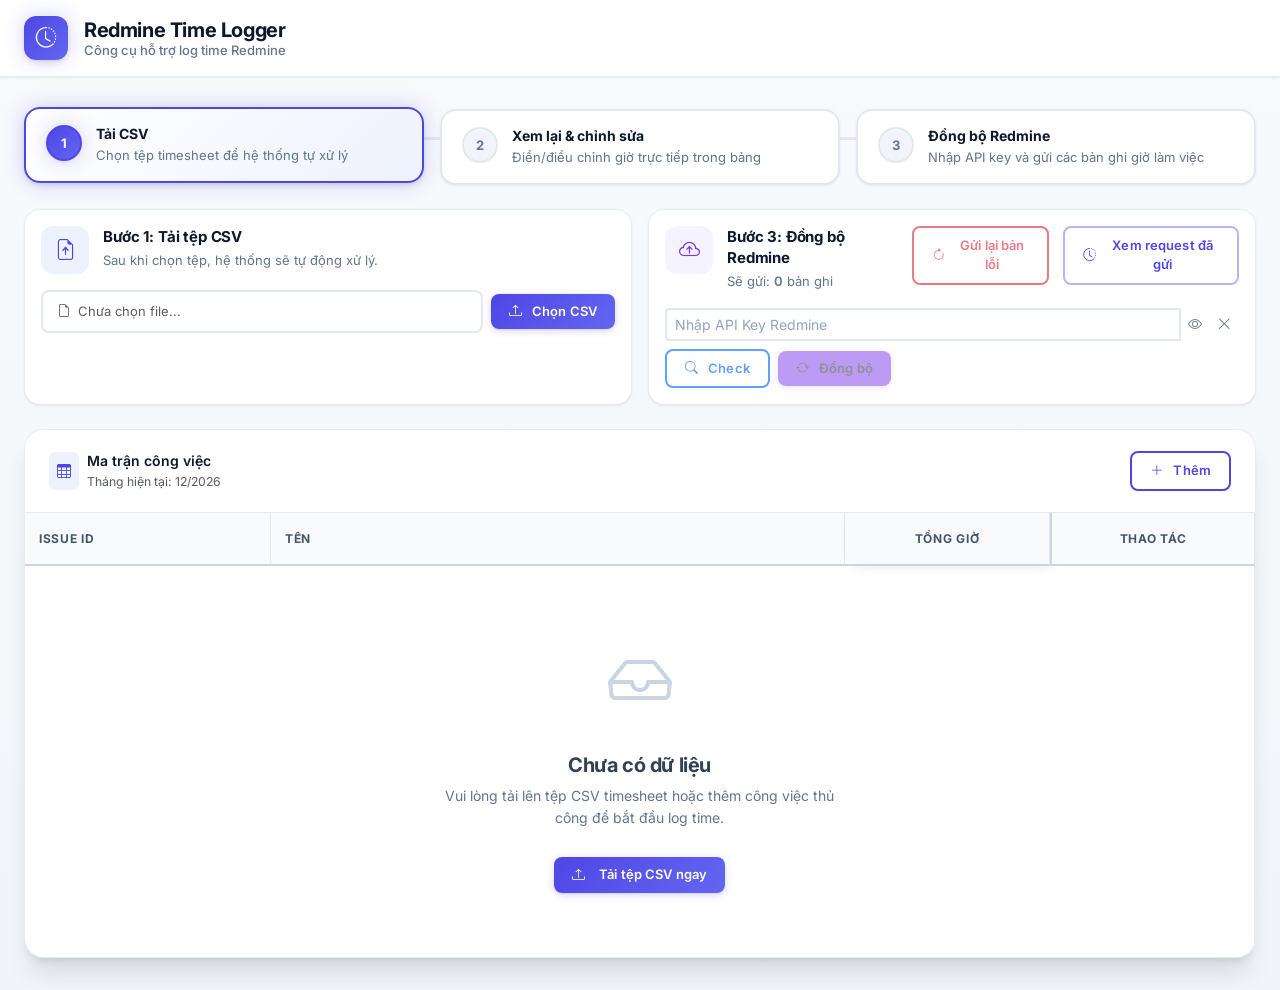
==== commit 0a2fe896: "add check feature" ====
--- a/templates/index.html
+++ b/templates/index.html
@@ -12,7 +12,7 @@
     <link href="https://cdn.jsdelivr.net/npm/bootstrap-icons@1.11.0/font/bootstrap-icons.css" rel="stylesheet">
     <link href="/static/css/style.css" rel="stylesheet">
 </head>
-<body>
+<body data-default-activity-id="{{ DEFAULT_ACTIVITY_ID }}">
     <!-- Navbar -->
     <nav class="app-navbar">
         <div class="container-fluid px-4">
@@ -436,18 +436,20 @@
                                 <th class="text-end">Giờ Redmine</th>
                                 <th class="text-end">Chênh lệch</th>
                                 <th>Trạng thái</th>
-                                <th>Hành động</th>
                             </tr>
                         </thead>
                         <tbody id="check-diff-body">
                             <tr id="check-diff-empty-row">
-                                <td colspan="7" class="text-center text-muted py-4">Chưa có dữ liệu check.</td>
+                                <td colspan="6" class="text-center text-muted py-4">Chưa có dữ liệu check.</td>
                             </tr>
                         </tbody>
                     </table>
                 </div>
             </div>
             <div class="sync-overlay-actions">
+                <button type="button" class="btn btn-sm btn-success" id="btn-check-diff-resolve" disabled>
+                    <i class="bi bi-cloud-arrow-up me-1"></i>Đồng bộ Redmine theo Web
+                </button>
                 <button type="button" class="btn btn-sm btn-primary sync-overlay-close-btn" id="btn-check-diff-close">
                     Đóng
                 </button>
--- a/static/css/style.css
+++ b/static/css/style.css
@@ -670,7 +670,6 @@
 #matrix-table {
   border-collapse: separate;
   border-spacing: 0;
-  min-width: max-content;
   width: 100%;
 }
 
@@ -977,20 +976,17 @@
 ============================================================ */
 .empty-state-td {
   padding: 0 !important;
-  text-align: left !important;
+  text-align: center !important;
   border-bottom: none !important;
 }
 
 .empty-state {
-  position: sticky;
-  left: 50%;
-  transform: translateX(-50%);
-  width: max-content;
-  max-width: 90vw;
+  width: 100%;
+  max-width: 100%;
   text-align: center;
   padding: 4rem 2rem;
   color: var(--gray-500);
-  display: inline-block;
+  box-sizing: border-box;
 }
 
 .empty-state-icon {
@@ -1458,11 +1454,149 @@
 
 .check-diff-table th:nth-child(6),
 .check-diff-table td:nth-child(6) {
-  width: 8rem;
-}
-
-.check-diff-table td:nth-child(7) {
-  min-width: 16rem;
+  width: 10rem;
+}
+
+.check-diff-main-row {
+  cursor: pointer;
+}
+
+.check-diff-main-row td {
+  border-top: 1px solid rgba(79, 70, 229, 0.18);
+  border-bottom: 1px solid rgba(79, 70, 229, 0.18);
+  color: var(--gray-800);
+  font-weight: 600;
+  transition: box-shadow var(--transition-fast);
+}
+
+.check-diff-main-row td:first-child {
+  border-left: 4px solid var(--primary);
+}
+
+.check-diff-main-row:hover td {
+  box-shadow: inset 0 0 0 9999px rgba(79, 70, 229, 0.04);
+}
+
+.check-diff-expand-icon {
+  margin-right: 0.375rem;
+  color: var(--primary);
+  font-size: 0.75rem;
+}
+
+.check-diff-error-row {
+  cursor: pointer;
+}
+
+.check-diff-error-row td,
+.check-diff-error-row:hover td {
+  background: var(--danger-soft);
+  border-color: rgba(239, 68, 68, 0.24);
+}
+
+.check-diff-error-row td:first-child {
+  border-left-color: var(--danger);
+}
+
+.check-diff-entry-detail-row td {
+  padding: 0 0.875rem 0.875rem;
+}
+
+.check-diff-detail-panel {
+  display: flex;
+  flex-direction: column;
+  gap: 0.375rem;
+  margin-left: 1rem;
+  padding-left: 0.875rem;
+  border-left: 3px solid var(--gray-200);
+}
+
+.check-diff-detail-head {
+  display: flex;
+  align-items: center;
+  justify-content: space-between;
+  gap: 1rem;
+  color: var(--gray-500);
+  font-size: var(--font-xs);
+  font-weight: 700;
+  text-transform: uppercase;
+  letter-spacing: 0.04em;
+}
+
+.check-diff-entry-table {
+  display: flex;
+  flex-direction: column;
+  gap: 0.125rem;
+}
+
+.check-diff-entry-row {
+  display: grid;
+  grid-template-columns: minmax(7rem, 0.8fr) minmax(5rem, 0.5fr) minmax(14rem, 1.8fr) minmax(12rem, 1.4fr) minmax(5.5rem, auto);
+  align-items: center;
+  gap: 1rem;
+  min-width: 0;
+  white-space: nowrap;
+  font-size: var(--font-sm);
+  color: var(--gray-700);
+}
+
+.check-diff-entry-row-head {
+  color: var(--gray-500);
+  font-size: var(--font-xs);
+  font-weight: 700;
+}
+
+.check-diff-entry-id,
+.check-diff-entry-hours {
+  font-weight: 700;
+}
+
+.check-diff-entry-hours {
+  color: var(--success);
+}
+
+.check-diff-entry-meta,
+.check-diff-entry-comment,
+.check-diff-entry-empty {
+  min-width: 0;
+  overflow: hidden;
+  text-overflow: ellipsis;
+}
+
+.check-diff-entry-actions {
+  display: inline-flex;
+  justify-content: flex-end;
+  gap: 0.25rem;
+}
+
+.check-diff-entry-action {
+  display: inline-flex;
+  align-items: center;
+  justify-content: center;
+  width: 2rem;
+  height: 2rem;
+  padding: 0;
+}
+
+.check-diff-error-detail-row td {
+  padding: 0 0.875rem 0.875rem;
+}
+
+.check-diff-error-detail {
+  margin-left: 1rem;
+  padding-left: 0.875rem;
+  border-left: 3px solid var(--danger);
+  color: var(--danger);
+  font-size: var(--font-sm);
+  white-space: pre-wrap;
+  word-break: break-word;
+}
+
+.check-diff-error-title {
+  margin-bottom: 0.25rem;
+  font-size: var(--font-xs);
+  font-weight: 700;
+  text-transform: uppercase;
+  letter-spacing: 0.04em;
 }
 
 /* ============================================================
@@ -1820,4 +1954,4 @@
 .text-truncate { overflow: hidden; text-overflow: ellipsis; white-space: nowrap; }
 .text-end { text-align: right; }
 .text-center { text-align: center; }
-.small { font-size: var(--font-sm); }+.small { font-size: var(--font-sm); }
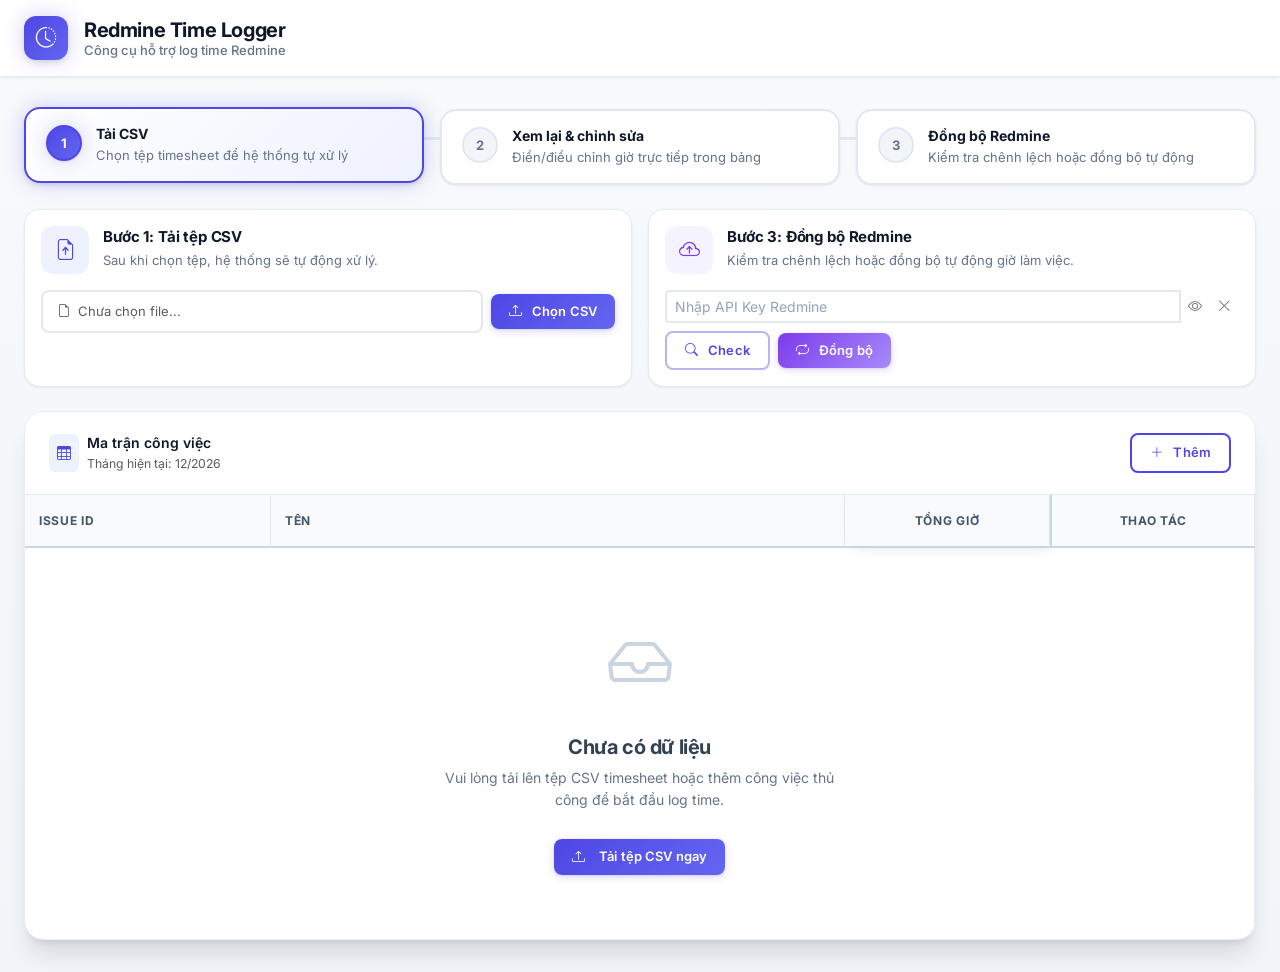
==== commit 9dded3c4: "feat: unify check and sync into automated workflow with parallel processing    This commit refactors" ====
--- a/templates/index.html
+++ b/templates/index.html
@@ -52,7 +52,7 @@
                 <div class="workflow-step-badge">3</div>
                 <div class="workflow-step-body">
                     <div class="workflow-step-title">Đồng bộ Redmine</div>
-                    <div class="workflow-step-desc">Nhập API key và gửi các bản ghi giờ làm việc</div>
+                    <div class="workflow-step-desc">Kiểm tra chênh lệch hoặc đồng bộ tự động</div>
                 </div>
             </div>
         </div>
@@ -95,16 +95,9 @@
                             <div class="flex-grow-1">
                                 <h6 class="control-card-title mb-0">Bước 3: Đồng bộ Redmine</h6>
                                 <p class="control-card-desc mb-0">
-                                    Sẽ gửi: <span id="sync-entries-count" class="fw-semibold">0</span> bản ghi
-                                    <span id="sync-compact-badge" class="ms-2" hidden></span>
+                                    Kiểm tra chênh lệch hoặc đồng bộ tự động giờ làm việc.
                                 </p>
                             </div>
-                            <button type="button" class="btn btn-outline-danger btn-sm" id="btn-retry-failed" disabled>
-                                <i class="bi bi-arrow-clockwise me-1"></i>Gửi lại bản lỗi
-                            </button>
-                            <button type="button" class="btn btn-outline-primary btn-sm" id="btn-open-request-history">
-                                <i class="bi bi-clock-history me-1"></i>Xem request đã gửi
-                            </button>
                         </div>
 
                         <form id="sync-form" class="d-flex flex-wrap align-items-center gap-2">
@@ -121,8 +114,8 @@
                             <button type="button" class="btn btn-outline-primary btn-sm text-nowrap" id="btn-check-diff">
                                 <i class="bi bi-search me-1"></i>Check
                             </button>
-                            <button type="submit" class="btn btn-purple btn-sm text-nowrap" id="btn-sync" disabled>
-                                <i class="bi bi-arrow-repeat me-1"></i>Đồng bộ
+                            <button type="submit" class="btn btn-purple btn-sm text-nowrap" id="btn-sync">
+                                <i class="bi bi-repeat me-1"></i>Đồng bộ
                             </button>
                         </form>
                     </div>
@@ -307,89 +300,12 @@
         </div>
     </div>
 
-    <div id="sync-overlay" class="sync-overlay" aria-hidden="true">
-        <div class="sync-overlay-content" role="dialog" aria-modal="true" aria-labelledby="sync-overlay-text">
-            <div class="sync-overlay-main">
-                <div id="sync-overlay-spinner" class="spinner-border text-primary" role="status" aria-hidden="true"></div>
-                <div id="sync-overlay-text" class="sync-overlay-text">Đang đồng bộ dữ liệu...</div>
-            </div>
-            <div id="sync-overlay-results" class="sync-overlay-results" hidden>
-                <div class="sync-overlay-results-title">Kết quả đồng bộ Redmine</div>
-                <div class="sync-overlay-results-table-wrap">
-                    <table class="table table-sm mb-0 align-middle sync-overlay-results-table">
-                        <thead>
-                            <tr>
-                                <th>Issue</th>
-                                <th>Ngày</th>
-                                <th class="text-end">Giờ</th>
-                                <th>Trạng thái</th>
-                                <th>Chi tiết</th>
-                            </tr>
-                        </thead>
-                        <tbody id="sync-overlay-results-tbody"></tbody>
-                    </table>
-                </div>
-            </div>
-            <div class="sync-overlay-actions" id="sync-overlay-actions" hidden>
-                <button type="button" class="btn btn-sm btn-outline-danger" id="btn-sync-overlay-retry-failed" disabled>
-                    <i class="bi bi-arrow-clockwise me-1"></i>Đồng bộ lại bản lỗi
-                </button>
-                <button type="button" class="btn btn-sm btn-primary sync-overlay-close-btn" id="btn-sync-overlay-close">
-                    Đóng
-                </button>
-            </div>
-        </div>
-    </div>
-
-    <div id="request-history-overlay" class="sync-overlay" aria-hidden="true">
-        <div class="sync-overlay-content request-history-overlay-content" role="dialog" aria-modal="true" aria-labelledby="request-history-overlay-title">
-            <div class="d-flex justify-content-between align-items-center">
-                <div>
-                    <div id="request-history-overlay-title" class="sync-overlay-text">Lịch sử request đã gửi</div>
-                    <div class="small text-muted">Chỉ hiển thị trong session hiện tại</div>
-                </div>
-                <span class="badge text-bg-light" id="request-history-count">0</span>
-            </div>
-            <div class="sync-overlay-results">
-                <div class="sync-overlay-results-title">Danh sách request</div>
-                <div class="sync-overlay-results-table-wrap">
-                    <table class="table table-sm mb-0 align-middle request-history-table">
-                        <thead>
-                            <tr>
-                                <th style="width:2rem"></th>
-                                <th>Issue</th>
-                                <th>Ngày</th>
-                                <th class="text-end">Giờ</th>
-                                <th>Trạng thái</th>
-                                <th>Lần gửi gần nhất</th>
-                                <th>Lượt gửi</th>
-                            </tr>
-                        </thead>
-                        <tbody id="request-history-body">
-                            <tr id="request-history-empty-row">
-                                <td colspan="7" class="text-center text-muted py-4">Chưa có request nào được gửi.</td>
-                            </tr>
-                        </tbody>
-                    </table>
-                </div>
-            </div>
-            <div class="sync-overlay-actions">
-                <button type="button" class="btn btn-sm btn-outline-danger" id="btn-request-history-retry-failed" disabled>
-                    <i class="bi bi-arrow-clockwise me-1"></i>Đồng bộ lại bản lỗi
-                </button>
-                <button type="button" class="btn btn-sm btn-primary sync-overlay-close-btn" id="btn-request-history-close">
-                    Đóng
-                </button>
-            </div>
-        </div>
-    </div>
-
     <div id="check-diff-overlay" class="sync-overlay" aria-hidden="true">
         <div class="sync-overlay-content request-history-overlay-content" role="dialog" aria-modal="true" aria-labelledby="check-diff-overlay-title">
             <div class="d-flex justify-content-between align-items-center">
                 <div>
-                    <div id="check-diff-overlay-title" class="sync-overlay-text">Kết quả check chênh lệch</div>
-                    <div class="small text-muted">So sánh giờ theo Issue + Ngày</div>
+                    <div id="check-diff-overlay-title" class="sync-overlay-text">Kiểm tra & Đồng bộ Redmine</div>
+                    <div class="small text-muted">Hệ thống đang so sánh và tự động cập nhật giờ làm việc</div>
                 </div>
                 <span class="badge text-bg-light" id="check-diff-count">0</span>
             </div>
--- a/static/css/style.css
+++ b/static/css/style.css
@@ -1497,6 +1497,20 @@
   border-left-color: var(--danger);
 }
 
+.check-diff-redmine-greater-row td,
+.check-diff-redmine-greater-row:hover td {
+  background: var(--danger-soft);
+  color: var(--danger);
+}
+
+.check-diff-redmine-greater-row td:first-child {
+  border-left-color: var(--danger);
+}
+
+.check-diff-web-greater-row td:first-child {
+  border-left-color: var(--warning);
+}
+
 .check-diff-entry-detail-row td {
   padding: 0 0.875rem 0.875rem;
 }
@@ -1719,6 +1733,7 @@
 /* --- Cell-level tint (applied to <td>) --- */
 #matrix-table td.diff-cell-same    { background-color: rgba(16, 185, 129, 0.15) !important; }
 #matrix-table td.diff-cell-diff    { background-color: rgba(245, 158, 11, 0.20) !important; box-shadow: inset 0 0 0 1px rgba(245, 158, 11, 0.3) !important; }
+#matrix-table td.diff-cell-redmine-greater { background-color: rgba(239, 68, 68, 0.18) !important; box-shadow: inset 0 0 0 1px rgba(239, 68, 68, 0.3) !important; }
 #matrix-table td.diff-cell-update-web     { background-color: rgba(79, 70, 229, 0.15) !important; }
 #matrix-table td.diff-cell-accept-redmine { background-color: rgba(124, 58, 237, 0.15) !important; }
 #matrix-table td.diff-cell-error   { background-color: rgba(239, 68, 68, 0.15) !important; }
@@ -1726,6 +1741,7 @@
 /* Keep tint on hover/focus rows too */
 #matrix-table tbody tr:hover td.diff-cell-diff    { background-color: rgba(245, 158, 11, 0.25) !important; }
 #matrix-table tbody tr:hover td.diff-cell-same    { background-color: rgba(16, 185, 129, 0.2) !important; }
+#matrix-table tbody tr:hover td.diff-cell-redmine-greater { background-color: rgba(239, 68, 68, 0.24) !important; }
 #matrix-table tbody tr:hover td.diff-cell-update-web     { background-color: rgba(79, 70, 229, 0.2) !important; }
 #matrix-table tbody tr:hover td.diff-cell-accept-redmine { background-color: rgba(124, 58, 237, 0.2) !important; }
 #matrix-table tbody tr:hover td.diff-cell-error   { background-color: rgba(239, 68, 68, 0.2) !important; }
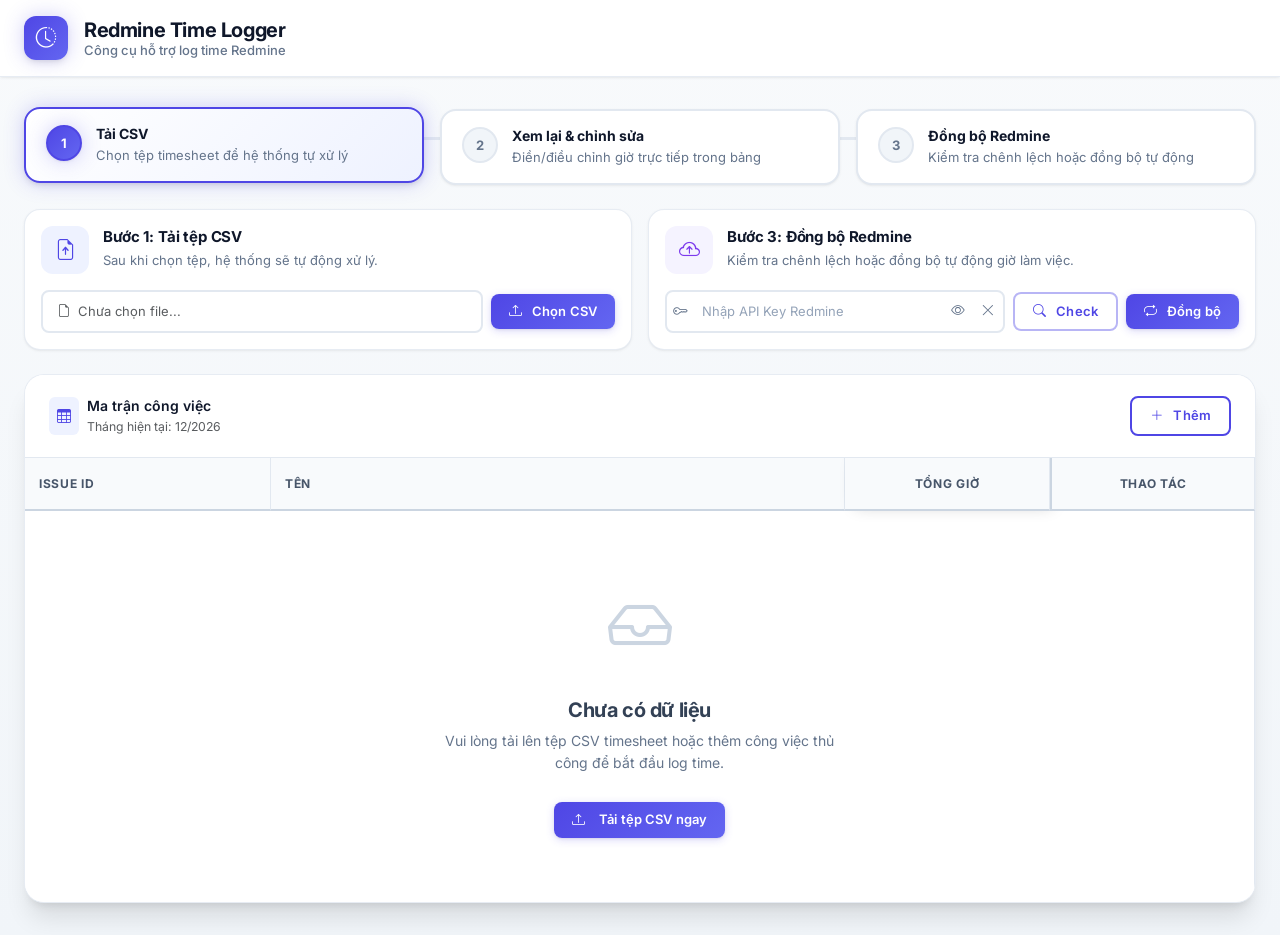
==== commit ee2749c8: "feat: improve CSV validation, error reporting, and UI polish This commit enhances the CSV processing" ====
--- a/templates/index.html
+++ b/templates/index.html
@@ -102,19 +102,22 @@
 
                         <form id="sync-form" class="d-flex flex-wrap align-items-center gap-2">
                             <label for="api-key" class="visually-hidden">API Key Redmine</label>
-                            <div class="input-group input-group-sm flex-grow-1" style="min-width: 260px;">
-                                <input class="form-control" type="password" id="api-key" placeholder="Nhập API Key Redmine" autocomplete="off" autocapitalize="off" spellcheck="false" required>
-                                <button class="btn btn-outline-secondary" type="button" id="btn-toggle-api-key" aria-label="Hiện hoặc ẩn API key">
-                                    <i class="bi bi-eye"></i>
-                                </button>
-                                <button class="btn btn-outline-secondary" type="button" id="btn-clear-api-key" aria-label="Xóa API key">
-                                    <i class="bi bi-x-lg"></i>
-                                </button>
+                            <div class="position-relative flex-grow-1" style="min-width: 260px;">
+                                <i class="bi bi-key position-absolute top-50 start-0 translate-middle-y ms-2 text-secondary" style="font-size: 0.9rem; pointer-events: none;"></i>
+                                <input class="form-control form-control-sm" type="password" id="api-key" placeholder="Nhập API Key Redmine" autocomplete="off" autocapitalize="off" spellcheck="false" required style="padding-left: 2.2rem; padding-right: 4rem;">
+                                <div class="position-absolute top-50 end-0 translate-middle-y d-flex gap-1 me-1">
+                                    <button class="btn-icon-xs" type="button" id="btn-toggle-api-key" title="Hiện hoặc ẩn API key">
+                                        <i class="bi bi-eye"></i>
+                                    </button>
+                                    <button class="btn-icon-xs" type="button" id="btn-clear-api-key" title="Xóa API key">
+                                        <i class="bi bi-x-lg"></i>
+                                    </button>
+                                </div>
                             </div>
                             <button type="button" class="btn btn-outline-primary btn-sm text-nowrap" id="btn-check-diff">
                                 <i class="bi bi-search me-1"></i>Check
                             </button>
-                            <button type="submit" class="btn btn-purple btn-sm text-nowrap" id="btn-sync">
+                            <button type="submit" class="btn btn-indigo btn-sm text-nowrap" id="btn-sync">
                                 <i class="bi bi-repeat me-1"></i>Đồng bộ
                             </button>
                         </form>
@@ -403,6 +406,26 @@
         <div class="diff-popover-status" id="diff-popover-status" hidden></div>
     </div>
 
+    <!-- Alert Modal -->
+    <div class="modal fade" id="customAlertModal" tabindex="-1" aria-labelledby="customAlertModalLabel" aria-hidden="true">
+        <div class="modal-dialog modal-dialog-centered">
+            <div class="modal-content">
+                <div class="modal-header bg-danger-soft">
+                    <h6 class="modal-title fw-semibold text-danger" id="customAlertModalLabel">
+                        <i class="bi bi-exclamation-triangle-fill me-2"></i>Thông báo lỗi
+                    </h6>
+                    <button type="button" class="btn-close" data-bs-dismiss="modal" aria-label="Đóng"></button>
+                </div>
+                <div class="modal-body" id="customAlertModalBody">
+                    <!-- Nội dung thông báo sẽ được chèn ở đây -->
+                </div>
+                <div class="modal-footer">
+                    <button type="button" class="btn btn-sm btn-danger" data-bs-dismiss="modal">Đã hiểu</button>
+                </div>
+            </div>
+        </div>
+    </div>
+
     <script src="https://cdn.jsdelivr.net/npm/bootstrap@5.3.0/dist/js/bootstrap.bundle.min.js"></script>
     <script src="/static/js/app.js"></script>
 </body>
--- a/static/css/style.css
+++ b/static/css/style.css
@@ -786,6 +786,7 @@
   white-space: normal;
   word-break: break-word;
   border-right: 1px solid var(--gray-200) !important;
+  font-weight: 700;
 }
 
 /* third-col is the LAST sticky column — add a strong right-side drop-shadow
@@ -873,6 +874,20 @@
   font-weight: 700;
   color: var(--primary);
   background: var(--primary-soft);
+}
+
+#matrix-table input[type="number"].invalid-cell {
+  border-color: var(--danger) !important;
+  background-color: var(--danger-soft) !important;
+  color: var(--danger) !important;
+  box-shadow: 0 0 0 3px rgba(239, 68, 68, 0.2) !important;
+  animation: shake 0.4s ease-in-out;
+}
+
+@keyframes shake {
+  0%, 100% { transform: translateX(0); }
+  25% { transform: translateX(-4px); }
+  75% { transform: translateX(4px); }
 }
 
 #matrix-table input[type="number"]::-webkit-outer-spin-button,
@@ -971,6 +986,27 @@
   box-shadow: var(--shadow-sm), var(--glow-danger);
 }
 
+.btn-icon-xs {
+  background: transparent;
+  border: none;
+  border-radius: var(--radius-sm);
+  width: 26px;
+  height: 26px;
+  display: inline-flex;
+  align-items: center;
+  justify-content: center;
+  cursor: pointer;
+  transition: all var(--transition-fast);
+  color: var(--gray-500);
+  padding: 0;
+  font-size: 0.85rem;
+}
+
+.btn-icon-xs:hover {
+  background-color: var(--gray-100);
+  color: var(--gray-800);
+}
+
 /* ============================================================
 Empty State
 ============================================================ */
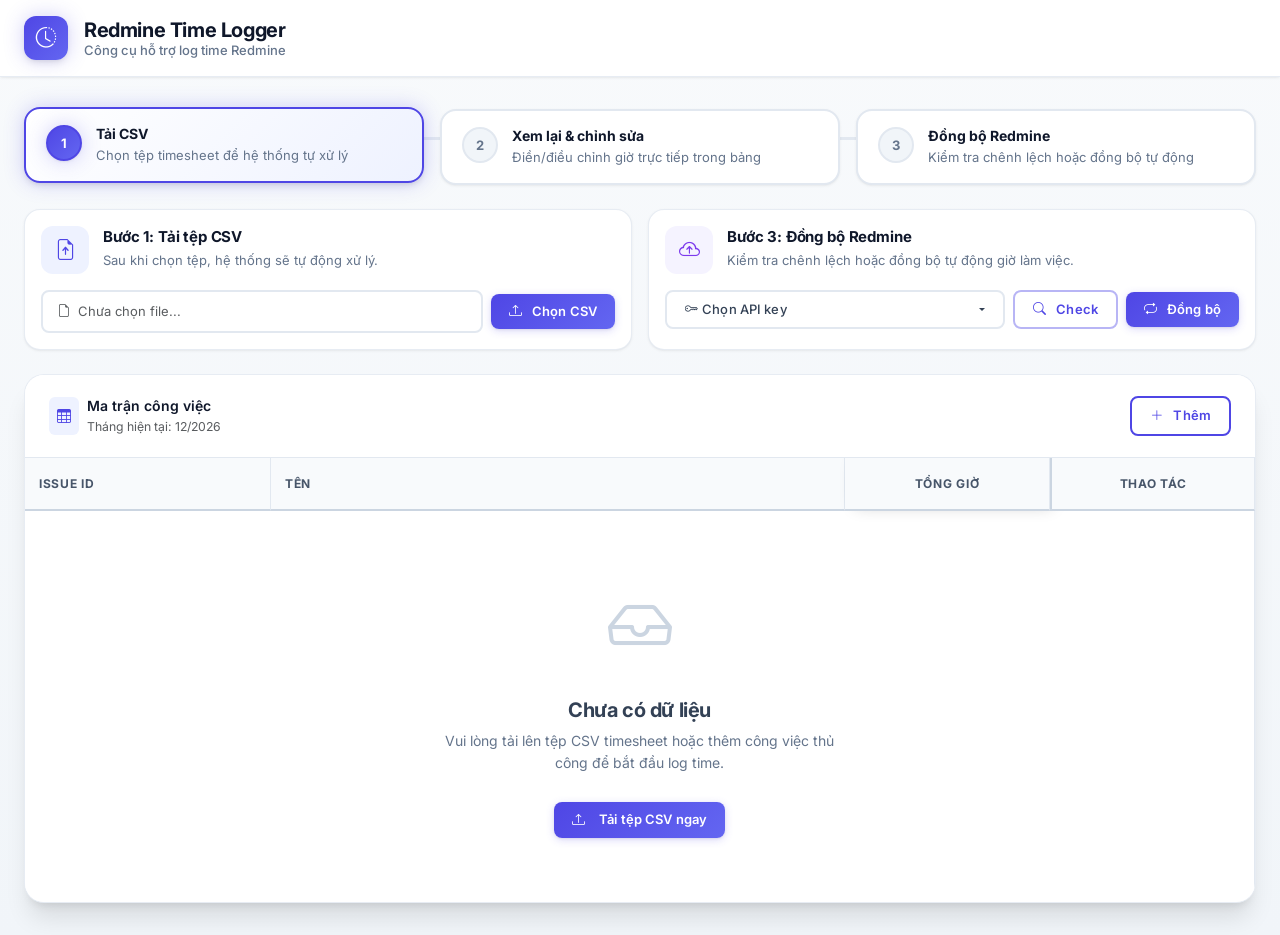
==== commit 9025ce6c: "feat: replace API key input with saved-key selector - Store multiple named Redmine API keys in local" ====
--- a/templates/index.html
+++ b/templates/index.html
@@ -82,11 +82,21 @@
                                 <i class="bi bi-upload me-1"></i>Chọn CSV
                             </button>
                         </div>
+                        <!-- Drop zone overlay (hidden by default, shown on drag) -->
+                        <div class="csv-drop-zone mt-2 d-none" id="csv-drop-zone" role="button" tabindex="0" aria-label="Khu vực kéo thả tệp CSV hoặc nhấn để chọn file">
+                            <div class="csv-drop-zone-icon">
+                                <i class="bi bi-cloud-arrow-up"></i>
+                            </div>
+                            <p class="csv-drop-zone-text">
+                                <strong>Kéo thả tệp CSV vào đây</strong><br>
+                                hoặc nhấn để chọn file
+                            </p>
+                        </div>
                     </div>
                 </div>
             </div>
             <div class="col-lg-6">
-                <div class="card control-card h-100">
+                <div class="card control-card control-card--has-dropdown h-100">
                     <div class="card-body">
                         <div class="control-card-header mb-3">
                             <div class="control-card-icon bg-purple-soft">
@@ -101,18 +111,11 @@
                         </div>
 
                         <form id="sync-form" class="d-flex flex-wrap align-items-center gap-2">
-                            <label for="api-key" class="visually-hidden">API Key Redmine</label>
-                            <div class="position-relative flex-grow-1" style="min-width: 260px;">
-                                <i class="bi bi-key position-absolute top-50 start-0 translate-middle-y ms-2 text-secondary" style="font-size: 0.9rem; pointer-events: none;"></i>
-                                <input class="form-control form-control-sm" type="password" id="api-key" placeholder="Nhập API Key Redmine" autocomplete="off" autocapitalize="off" spellcheck="false" required style="padding-left: 2.2rem; padding-right: 4rem;">
-                                <div class="position-absolute top-50 end-0 translate-middle-y d-flex gap-1 me-1">
-                                    <button class="btn-icon-xs" type="button" id="btn-toggle-api-key" title="Hiện hoặc ẩn API key">
-                                        <i class="bi bi-eye"></i>
-                                    </button>
-                                    <button class="btn-icon-xs" type="button" id="btn-clear-api-key" title="Xóa API key">
-                                        <i class="bi bi-x-lg"></i>
-                                    </button>
-                                </div>
+                            <div class="dropdown flex-grow-1" style="min-width: 260px;">
+                                <button class="btn btn-sm api-key-select dropdown-toggle w-100 d-flex align-items-center justify-content-between" type="button" id="btn-api-key-select" data-bs-toggle="dropdown" aria-expanded="false" aria-label="Chọn API Key Redmine">
+                                    <span class="text-truncate"><i class="bi bi-key me-1"></i><span id="api-key-select-label">Chọn API key</span></span>
+                                </button>
+                                <ul class="dropdown-menu w-100 api-key-menu" id="api-key-menu" aria-labelledby="btn-api-key-select"></ul>
                             </div>
                             <button type="button" class="btn btn-outline-primary btn-sm text-nowrap" id="btn-check-diff">
                                 <i class="bi bi-search me-1"></i>Check
@@ -286,6 +289,42 @@
         </div>
     </div>
 
+    <!-- API Key Modal -->
+    <div class="modal fade" id="apiKeyModal" tabindex="-1" aria-labelledby="apiKeyModalLabel" aria-hidden="true">
+        <div class="modal-dialog modal-dialog-centered">
+            <div class="modal-content">
+                <div class="modal-header">
+                    <h6 class="modal-title fw-semibold" id="apiKeyModalLabel">
+                        <i class="bi bi-key me-2 text-indigo"></i><span id="api-key-modal-title">Thêm API key</span>
+                    </h6>
+                    <button type="button" class="btn-close" data-bs-dismiss="modal" aria-label="Đóng"></button>
+                </div>
+                <div class="modal-body">
+                    <div class="mb-3">
+                        <label class="form-label fw-semibold" for="api-key-name" style="font-size:0.85rem;">Tên gợi nhớ</label>
+                        <input type="text" class="form-control form-control-sm" id="api-key-name" placeholder="VD: HBLab - cá nhân" autocomplete="off">
+                    </div>
+                    <div class="mb-1">
+                        <label class="form-label fw-semibold" for="api-key-value" style="font-size:0.85rem;">API Key Redmine</label>
+                        <div class="position-relative">
+                            <input class="form-control form-control-sm" type="password" id="api-key-value" placeholder="Nhập API Key Redmine" autocomplete="off" autocapitalize="off" spellcheck="false" style="padding-right: 2.5rem;">
+                            <button class="btn-icon-xs position-absolute top-50 end-0 translate-middle-y me-1" type="button" id="btn-toggle-api-key" title="Hiện hoặc ẩn API key">
+                                <i class="bi bi-eye"></i>
+                            </button>
+                        </div>
+                        <div class="form-text" id="api-key-value-help" hidden>Để trống nếu muốn giữ nguyên key cũ.</div>
+                    </div>
+                </div>
+                <div class="modal-footer">
+                    <button type="button" class="btn btn-sm btn-secondary" data-bs-dismiss="modal">Hủy</button>
+                    <button type="button" class="btn btn-sm btn-indigo" id="btn-save-api-key">
+                        <i class="bi bi-check-lg me-1"></i>Lưu
+                    </button>
+                </div>
+            </div>
+        </div>
+    </div>
+
     <div id="undo-delete-banner" class="undo-delete-banner" role="status" aria-live="polite" hidden>
         <span id="undo-delete-text">Đã xóa công việc.</span>
         <button type="button" class="btn btn-sm btn-light" id="btn-undo-delete">Hoàn tác</button>
--- a/static/css/style.css
+++ b/static/css/style.css
@@ -117,6 +117,77 @@
 }
 
 /* ============================================================
+CSV Drop Zone (drag & drop)
+============================================================ */
+.csv-drop-zone {
+  border: 2px dashed var(--gray-300);
+  border-radius: var(--radius-lg);
+  padding: 1.5rem;
+  text-align: center;
+  transition: all var(--transition-base);
+  background: var(--gray-50);
+  cursor: pointer;
+  position: relative;
+  overflow: hidden;
+}
+
+.csv-drop-zone::before {
+  content: '';
+  position: absolute;
+  inset: 0;
+  background: var(--primary-soft);
+  opacity: 0;
+  transition: opacity var(--transition-base);
+  pointer-events: none;
+}
+
+.csv-drop-zone:hover {
+  border-color: var(--primary);
+  background: var(--primary-soft);
+}
+
+.csv-drop-zone:hover::before {
+  opacity: 0.3;
+}
+
+.csv-drop-zone-active,
+.csv-drop-zone-active:hover {
+  border-color: var(--primary);
+  background: var(--primary-soft);
+  box-shadow: var(--shadow-md), var(--glow-primary);
+}
+
+.csv-drop-zone-active::before {
+  opacity: 0.5;
+}
+
+.csv-drop-zone-icon {
+  font-size: 2rem;
+  color: var(--gray-400);
+  margin-bottom: 0.5rem;
+  transition: color var(--transition-base), transform var(--transition-bounce);
+}
+
+.csv-drop-zone:hover .csv-drop-zone-icon,
+.csv-drop-zone-active .csv-drop-zone-icon {
+  color: var(--primary);
+  transform: scale(1.1);
+}
+
+.csv-drop-zone-text {
+  font-size: var(--font-sm);
+  color: var(--gray-500);
+  margin: 0;
+  line-height: 1.4;
+  position: relative;
+  z-index: 1;
+}
+
+.csv-drop-zone-text strong {
+  color: var(--gray-700);
+}
+
+/* ============================================================
 Navbar
 ============================================================ */
 .app-navbar {
@@ -326,6 +397,161 @@
 
 .control-card:hover::before {
   opacity: 1;
+}
+
+/* Card chứa dropdown: không clip để menu xổ xuống dưới và nổi trên bảng */
+.control-card.control-card--has-dropdown {
+  overflow: visible;
+  z-index: 10;
+}
+
+.control-card--has-dropdown::before {
+  border-top-left-radius: inherit;
+  border-top-right-radius: inherit;
+}
+
+/* Nút chọn API key: viền giống .form-control (.btn mặc định border: none) */
+.btn.api-key-select {
+  border: 2px solid var(--gray-200);
+  background: white;
+  color: var(--gray-700);
+  font-weight: 500;
+}
+
+.btn.api-key-select:hover,
+.btn.api-key-select:focus-visible,
+.btn.api-key-select.show {
+  border-color: var(--primary);
+  background: white;
+  color: var(--gray-700);
+}
+
+.api-key-menu {
+  border: 1px solid var(--gray-200);
+  border-radius: var(--radius-lg);
+  box-shadow: var(--shadow-xl);
+  padding: 0.375rem;
+  max-height: 340px;
+  overflow-y: auto;
+}
+
+.api-key-menu .dropdown-divider {
+  margin: 0.375rem 0;
+  border-color: var(--gray-100);
+}
+
+.api-key-menu .api-key-option {
+  display: flex;
+  align-items: center;
+  gap: 0.625rem;
+  padding: 0.5rem;
+  border-radius: var(--radius-md);
+  font-size: var(--font-sm);
+  color: var(--gray-700);
+  transition: background-color var(--transition-fast);
+}
+
+.api-key-menu .api-key-option:hover,
+.api-key-menu .api-key-option:focus {
+  background: var(--gray-50);
+  color: var(--gray-800);
+}
+
+.api-key-menu .api-key-option:active,
+.api-key-menu .api-key-option.is-active {
+  background: var(--primary-soft);
+  color: var(--gray-800);
+}
+
+.api-key-option-icon {
+  width: 32px;
+  height: 32px;
+  flex-shrink: 0;
+  border-radius: var(--radius-md);
+  display: flex;
+  align-items: center;
+  justify-content: center;
+  background: var(--gray-100);
+  color: var(--gray-500);
+}
+
+.api-key-option.is-active .api-key-option-icon {
+  background: var(--primary-gradient);
+  color: white;
+}
+
+.api-key-option-text {
+  display: flex;
+  flex-direction: column;
+  flex-grow: 1;
+  min-width: 0;
+  line-height: 1.3;
+}
+
+.api-key-option-name {
+  font-weight: 600;
+  color: var(--gray-800);
+  white-space: nowrap;
+  overflow: hidden;
+  text-overflow: ellipsis;
+}
+
+.api-key-option-mask {
+  font-family: var(--bs-font-monospace);
+  font-size: var(--font-xs);
+  color: var(--gray-400);
+}
+
+.api-key-option-actions {
+  display: flex;
+  gap: 0.125rem;
+  flex-shrink: 0;
+}
+
+.api-key-action {
+  width: 28px;
+  height: 28px;
+  border: none;
+  border-radius: var(--radius-sm);
+  background: transparent;
+  color: var(--gray-400);
+  display: flex;
+  align-items: center;
+  justify-content: center;
+  transition: all var(--transition-fast);
+}
+
+.api-key-action:hover {
+  background: white;
+  color: var(--primary);
+  box-shadow: var(--shadow-sm);
+}
+
+.api-key-action--danger:hover {
+  background: var(--danger-soft);
+  color: var(--danger);
+}
+
+.api-key-menu .api-key-add {
+  font-weight: 600;
+  color: var(--primary);
+}
+
+.api-key-add .api-key-option-icon {
+  background: transparent;
+  border: 2px dashed var(--gray-300);
+  color: var(--primary);
+}
+
+.api-key-add:hover .api-key-option-icon {
+  border-color: var(--primary);
+}
+
+.api-key-empty {
+  padding: 0.75rem;
+  text-align: center;
+  font-size: var(--font-xs);
+  color: var(--gray-400);
 }
 
 .control-card-header {
